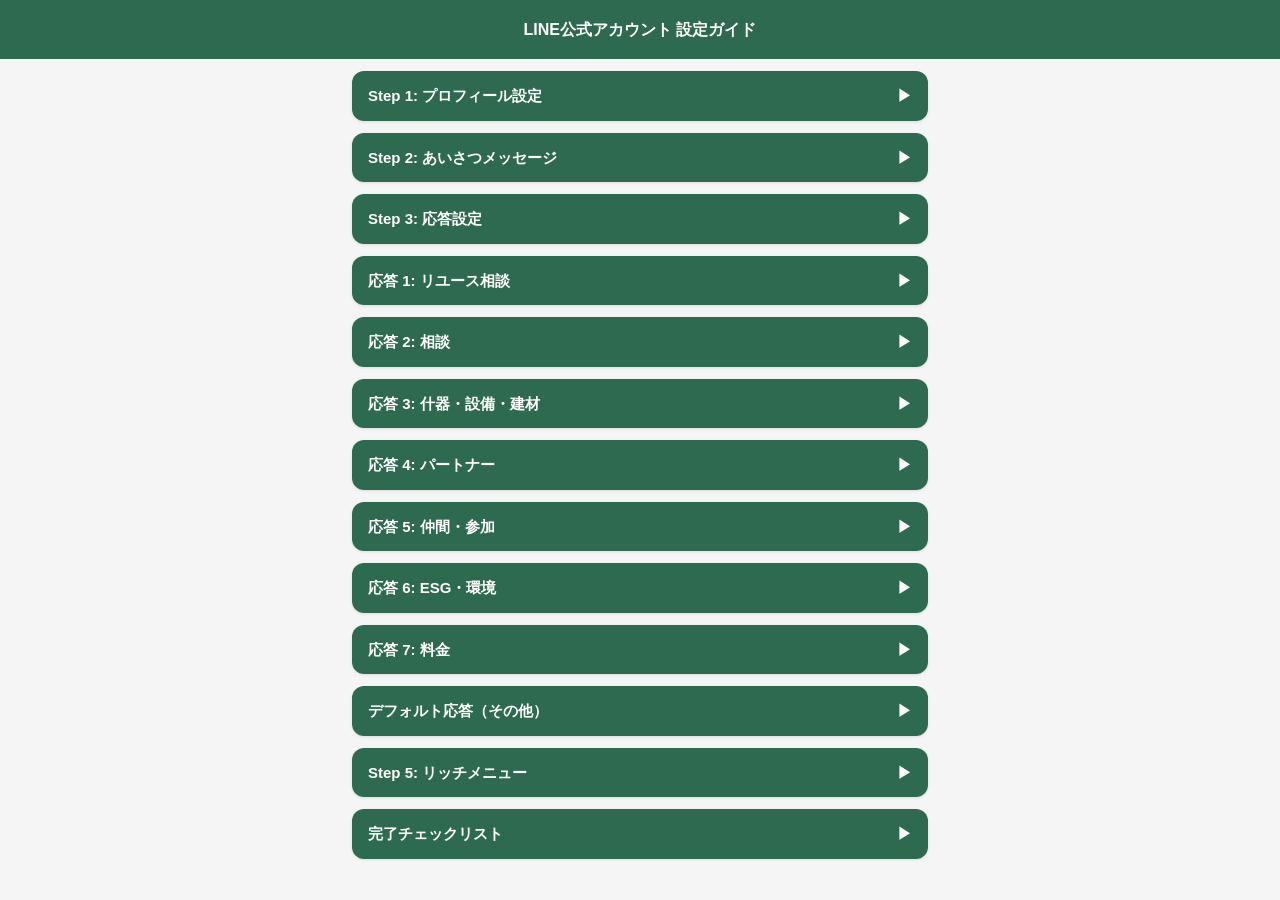
==== line-setup/index.html @ c842bfd6 "LINE設定ガイド（スマホ用コピペページ）を追加" ====
<!DOCTYPE html>
<html lang="ja">
<head>
<meta charset="UTF-8">
<meta name="viewport" content="width=device-width, initial-scale=1.0">
<title>LINE設定ガイド | 建築資源循環ラボ</title>
<style>
  * { margin: 0; padding: 0; box-sizing: border-box; }
  body { font-family: -apple-system, 'Hiragino Sans', sans-serif; background: #f5f5f5; color: #333; line-height: 1.7; }
  .header { background: #2d6a4f; color: white; padding: 16px; text-align: center; position: sticky; top: 0; z-index: 10; }
  .header h1 { font-size: 16px; }
  .container { max-width: 600px; margin: 0 auto; padding: 12px; }
  .step { background: white; border-radius: 12px; margin-bottom: 12px; overflow: hidden; box-shadow: 0 1px 3px rgba(0,0,0,0.1); }
  .step-header { background: #2d6a4f; color: white; padding: 12px 16px; font-weight: bold; font-size: 15px; cursor: pointer; display: flex; justify-content: space-between; align-items: center; }
  .step-header .arrow { transition: transform 0.2s; }
  .step-header.open .arrow { transform: rotate(90deg); }
  .step-body { padding: 16px; display: none; }
  .step-body.open { display: block; }
  .copy-area { background: #f0f7f0; border: 1px solid #b7e4c7; border-radius: 8px; padding: 12px; margin: 10px 0; font-size: 13px; white-space: pre-wrap; word-break: break-word; position: relative; }
  .copy-btn { display: block; margin-top: 8px; background: #2d6a4f; color: white; border: none; border-radius: 6px; padding: 8px 16px; font-size: 13px; font-weight: bold; cursor: pointer; width: 100%; }
  .copy-btn.copied { background: #06C755; }
  .note { font-size: 12px; color: #666; margin: 8px 0; }
  .kw-tag { display: inline-block; background: #e8f5e9; border: 1px solid #b7e4c7; border-radius: 4px; padding: 2px 8px; font-size: 12px; margin: 2px; }
  h3 { font-size: 14px; color: #2d6a4f; margin: 14px 0 6px; padding-top: 10px; border-top: 1px solid #eee; }
  h3:first-child { border-top: none; padding-top: 0; }
  .check { margin: 8px 0; font-size: 14px; }
  .check input { margin-right: 6px; }
  table { width: 100%; border-collapse: collapse; font-size: 13px; margin: 8px 0; }
  td, th { border: 1px solid #ddd; padding: 6px 8px; text-align: left; }
  th { background: #f0f7f0; }
</style>
</head>
<body>

<div class="header">
  <h1>LINE公式アカウント 設定ガイド</h1>
</div>

<div class="container">

<!-- Step 1 -->
<div class="step">
  <div class="step-header" onclick="toggle(this)">
    Step 1: プロフィール設定 <span class="arrow">▶</span>
  </div>
  <div class="step-body">
    <p class="note">管理画面 → 設定 → アカウント設定</p>
    <h3>ステータスメッセージ</h3>
    <div class="copy-area" id="c1">解体前に、建築資源の未来をつくる。</div>
    <button class="copy-btn" onclick="copyText('c1', this)">コピー</button>

    <h3>紹介文</h3>
    <div class="copy-area" id="c2">建築資源循環ラボは、解体・改修・移転の前に建築資源を情報化し、次の建築プロジェクトや企業・地域へつなぐ社会実装プロジェクトです。

建物のリユースに関することなら、何でもお気軽にご相談ください。初回相談無料。

🌐 https://fujisan09.github.io/circular-building-lab/</div>
    <button class="copy-btn" onclick="copyText('c2', this)">コピー</button>
  </div>
</div>

<!-- Step 2 -->
<div class="step">
  <div class="step-header" onclick="toggle(this)">
    Step 2: あいさつメッセージ <span class="arrow">▶</span>
  </div>
  <div class="step-body">
    <p class="note">トークルーム管理 → あいさつメッセージ</p>
    <div class="copy-area" id="c3">友だち追加ありがとうございます🌿

建築資源循環ラボは、解体・改修・移転の前に建築資源を情報化し、次の建築プロジェクトや企業・地域へつなぐ社会実装プロジェクトです。

「建物を壊す前に、使えるものを次に渡したい」
「リユース建材を使いたいけど、どう探せばいいかわからない」
「ESG・廃棄削減の具体策を探している」

どんな段階のご相談でも構いません。
まずはお気軽にメッセージをお送りください。

▼ 詳しくはこちら
https://fujisan09.github.io/circular-building-lab/</div>
    <button class="copy-btn" onclick="copyText('c3', this)">コピー</button>
  </div>
</div>

<!-- Step 3 -->
<div class="step">
  <div class="step-header" onclick="toggle(this)">
    Step 3: 応答設定 <span class="arrow">▶</span>
  </div>
  <div class="step-body">
    <p class="note">設定 → 応答設定</p>
    <table>
      <tr><th>項目</th><th>設定値</th></tr>
      <tr><td>応答モード</td><td>チャット</td></tr>
      <tr><td>あいさつメッセージ</td><td>オン</td></tr>
      <tr><td>応答メッセージ</td><td>オン</td></tr>
    </table>
  </div>
</div>

<!-- Step 4-1 -->
<div class="step">
  <div class="step-header" onclick="toggle(this)">
    応答 1: リユース相談 <span class="arrow">▶</span>
  </div>
  <div class="step-body">
    <p class="note">自動応答メッセージ → 応答メッセージ → 追加</p>
    <h3>キーワード</h3>
    <div><span class="kw-tag">リユース</span><span class="kw-tag">再利用</span><span class="kw-tag">再使用</span><span class="kw-tag">中古</span></div>
    <h3>メッセージ</h3>
    <div class="copy-area" id="c4">建材・什器・設備のリユースについてのご相談ですね。

建物のフェーズ（解体前・改修前・移転前など）を教えていただければ、より具体的にお話しできます。

お気軽にお聞かせください。</div>
    <button class="copy-btn" onclick="copyText('c4', this)">コピー</button>
  </div>
</div>

<!-- Step 4-2 -->
<div class="step">
  <div class="step-header" onclick="toggle(this)">
    応答 2: 相談 <span class="arrow">▶</span>
  </div>
  <div class="step-body">
    <h3>キーワード</h3>
    <div><span class="kw-tag">相談</span><span class="kw-tag">問い合わせ</span><span class="kw-tag">聞きたい</span><span class="kw-tag">質問</span></div>
    <h3>メッセージ</h3>
    <div class="copy-area" id="c5">ご相談ありがとうございます。

建物のリユース・資源活用について、どのようなことでもお気軽にお話しください。内容を確認して、担当からご連絡します。

▼ 相談テーマの一覧はこちら
https://fujisan09.github.io/circular-building-lab/#themes</div>
    <button class="copy-btn" onclick="copyText('c5', this)">コピー</button>
  </div>
</div>

<!-- Step 4-3 -->
<div class="step">
  <div class="step-header" onclick="toggle(this)">
    応答 3: 什器・設備・建材 <span class="arrow">▶</span>
  </div>
  <div class="step-body">
    <h3>キーワード</h3>
    <div><span class="kw-tag">什器</span><span class="kw-tag">設備</span><span class="kw-tag">建材</span><span class="kw-tag">家具</span><span class="kw-tag">エアコン</span><span class="kw-tag">照明</span></div>
    <h3>メッセージ</h3>
    <div class="copy-area" id="c6">什器・設備・建材についてですね。

「手放したい（売却・転用・寄付）」
「探している（調達・購入）」

どちらのご相談でしょうか？教えていただければ、具体的にご案内します。</div>
    <button class="copy-btn" onclick="copyText('c6', this)">コピー</button>
  </div>
</div>

<!-- Step 4-4 -->
<div class="step">
  <div class="step-header" onclick="toggle(this)">
    応答 4: パートナー <span class="arrow">▶</span>
  </div>
  <div class="step-body">
    <h3>キーワード</h3>
    <div><span class="kw-tag">パートナー</span><span class="kw-tag">連携</span><span class="kw-tag">協力</span><span class="kw-tag">提携</span></div>
    <h3>メッセージ</h3>
    <div class="copy-area" id="c7">実証パートナーや連携にご関心をお持ちいただきありがとうございます。

現在、初期実証パートナーを募集しています。不動産オーナー、ゼネコン、設計事務所、リユース事業者など、さまざまな立場の方と一緒に取り組みたいと考えています。

▼ 詳しくはこちら
https://fujisan09.github.io/circular-building-lab/#partner</div>
    <button class="copy-btn" onclick="copyText('c7', this)">コピー</button>
  </div>
</div>

<!-- Step 4-5 -->
<div class="step">
  <div class="step-header" onclick="toggle(this)">
    応答 5: 仲間・参加 <span class="arrow">▶</span>
  </div>
  <div class="step-body">
    <h3>キーワード</h3>
    <div><span class="kw-tag">参加</span><span class="kw-tag">仲間</span><span class="kw-tag">メンバー</span><span class="kw-tag">手伝い</span><span class="kw-tag">ボランティア</span><span class="kw-tag">一緒に</span></div>
    <h3>メッセージ</h3>
    <div class="copy-area" id="c8">チームへの参加にご関心をお持ちいただきありがとうございます。

現在、リサーチャー・営業・エンジニア・デザイナーなど、さまざまな職種で一緒に動ける方を募集しています。

▼ 募集職種の詳細はこちら
https://fujisan09.github.io/circular-building-lab/#join</div>
    <button class="copy-btn" onclick="copyText('c8', this)">コピー</button>
  </div>
</div>

<!-- Step 4-6 -->
<div class="step">
  <div class="step-header" onclick="toggle(this)">
    応答 6: ESG・環境 <span class="arrow">▶</span>
  </div>
  <div class="step-body">
    <h3>キーワード</h3>
    <div><span class="kw-tag">ESG</span><span class="kw-tag">SDGs</span><span class="kw-tag">CO2</span><span class="kw-tag">カーボン</span><span class="kw-tag">環境</span><span class="kw-tag">サステナ</span><span class="kw-tag">脱炭素</span></div>
    <h3>メッセージ</h3>
    <div class="copy-area" id="c9">建築資源の循環は、廃棄物削減・CO2削減に直接つながります。

具体的な取り組み設計や数値化のご相談もお受けしています。まずは建物やプロジェクトの状況をお聞かせください。</div>
    <button class="copy-btn" onclick="copyText('c9', this)">コピー</button>
  </div>
</div>

<!-- Step 4-7 -->
<div class="step">
  <div class="step-header" onclick="toggle(this)">
    応答 7: 料金 <span class="arrow">▶</span>
  </div>
  <div class="step-body">
    <h3>キーワード</h3>
    <div><span class="kw-tag">料金</span><span class="kw-tag">費用</span><span class="kw-tag">いくら</span><span class="kw-tag">価格</span><span class="kw-tag">見積</span></div>
    <h3>メッセージ</h3>
    <div class="copy-area" id="c10">初回のご相談は無料です。

具体的な調査・伴走支援については、建物の規模や内容に応じてお見積りします。まずはお気軽にご状況をお聞かせください。</div>
    <button class="copy-btn" onclick="copyText('c10', this)">コピー</button>
  </div>
</div>

<!-- Step 4-default -->
<div class="step">
  <div class="step-header" onclick="toggle(this)">
    デフォルト応答（その他） <span class="arrow">▶</span>
  </div>
  <div class="step-body">
    <p class="note">キーワードに一致しないメッセージへの応答</p>
    <div class="copy-area" id="c11">メッセージありがとうございます。

内容を確認して、担当からご連絡します。
通常1〜2営業日以内にお返事しますので、少々お待ちください。

▼ よくある質問はこちら
https://fujisan09.github.io/circular-building-lab/#faq</div>
    <button class="copy-btn" onclick="copyText('c11', this)">コピー</button>
  </div>
</div>

<!-- Step 5 -->
<div class="step">
  <div class="step-header" onclick="toggle(this)">
    Step 5: リッチメニュー <span class="arrow">▶</span>
  </div>
  <div class="step-body">
    <p class="note">トークルーム管理 → リッチメニュー → 作成<br>テンプレート: 大サイズ 6分割（2列×3行）</p>
    <table>
      <tr><th>位置</th><th>テキスト</th><th>タイプ</th></tr>
      <tr><td>左上</td><td>サービス内容</td><td>リンク</td></tr>
      <tr><td>右上</td><td>相談する</td><td>テキスト</td></tr>
      <tr><td>左中</td><td>相談テーマ</td><td>リンク</td></tr>
      <tr><td>右中</td><td>パートナー募集</td><td>リンク</td></tr>
      <tr><td>左下</td><td>仲間になる</td><td>リンク</td></tr>
      <tr><td>右下</td><td>よくある質問</td><td>リンク</td></tr>
    </table>

    <h3>各リンクURL（タップでコピー）</h3>
    <div class="copy-area" id="c12">https://fujisan09.github.io/circular-building-lab/#service</div>
    <button class="copy-btn" onclick="copyText('c12', this)">サービス内容URL コピー</button>

    <div class="copy-area" id="c13">相談したいことがあります</div>
    <button class="copy-btn" onclick="copyText('c13', this)">相談テキスト コピー</button>

    <div class="copy-area" id="c14">https://fujisan09.github.io/circular-building-lab/#themes</div>
    <button class="copy-btn" onclick="copyText('c14', this)">相談テーマURL コピー</button>

    <div class="copy-area" id="c15">https://fujisan09.github.io/circular-building-lab/#partner</div>
    <button class="copy-btn" onclick="copyText('c15', this)">パートナーURL コピー</button>

    <div class="copy-area" id="c16">https://fujisan09.github.io/circular-building-lab/#join</div>
    <button class="copy-btn" onclick="copyText('c16', this)">仲間になるURL コピー</button>

    <div class="copy-area" id="c17">https://fujisan09.github.io/circular-building-lab/#faq</div>
    <button class="copy-btn" onclick="copyText('c17', this)">よくある質問URL コピー</button>

    <p class="note" style="margin-top:12px">デザイン: 背景色 #2d6a4f、白文字<br>メニューバーテキスト: 「メニューを開く」<br>デフォルト表示: オン</p>
  </div>
</div>

<!-- Checklist -->
<div class="step">
  <div class="step-header" onclick="toggle(this)">
    完了チェックリスト <span class="arrow">▶</span>
  </div>
  <div class="step-body">
    <div class="check"><label><input type="checkbox"> プロフィール設定</label></div>
    <div class="check"><label><input type="checkbox"> あいさつメッセージ</label></div>
    <div class="check"><label><input type="checkbox"> 応答設定（チャットモード）</label></div>
    <div class="check"><label><input type="checkbox"> 応答 1: リユース相談</label></div>
    <div class="check"><label><input type="checkbox"> 応答 2: 相談</label></div>
    <div class="check"><label><input type="checkbox"> 応答 3: 什器・設備・建材</label></div>
    <div class="check"><label><input type="checkbox"> 応答 4: パートナー</label></div>
    <div class="check"><label><input type="checkbox"> 応答 5: 仲間・参加</label></div>
    <div class="check"><label><input type="checkbox"> 応答 6: ESG・環境</label></div>
    <div class="check"><label><input type="checkbox"> 応答 7: 料金</label></div>
    <div class="check"><label><input type="checkbox"> デフォルト応答</label></div>
    <div class="check"><label><input type="checkbox"> リッチメニュー</label></div>
    <div class="check"><label><input type="checkbox"> テスト送信で確認</label></div>
  </div>
</div>

</div>

<script>
function toggle(el) {
  el.classList.toggle('open');
  el.nextElementSibling.classList.toggle('open');
}
function copyText(id, btn) {
  var text = document.getElementById(id).textContent;
  navigator.clipboard.writeText(text).then(function() {
    btn.textContent = 'コピーしました';
    btn.classList.add('copied');
    setTimeout(function() { btn.textContent = 'コピー'; btn.classList.remove('copied'); }, 1500);
  });
}
</script>
</body>
</html>
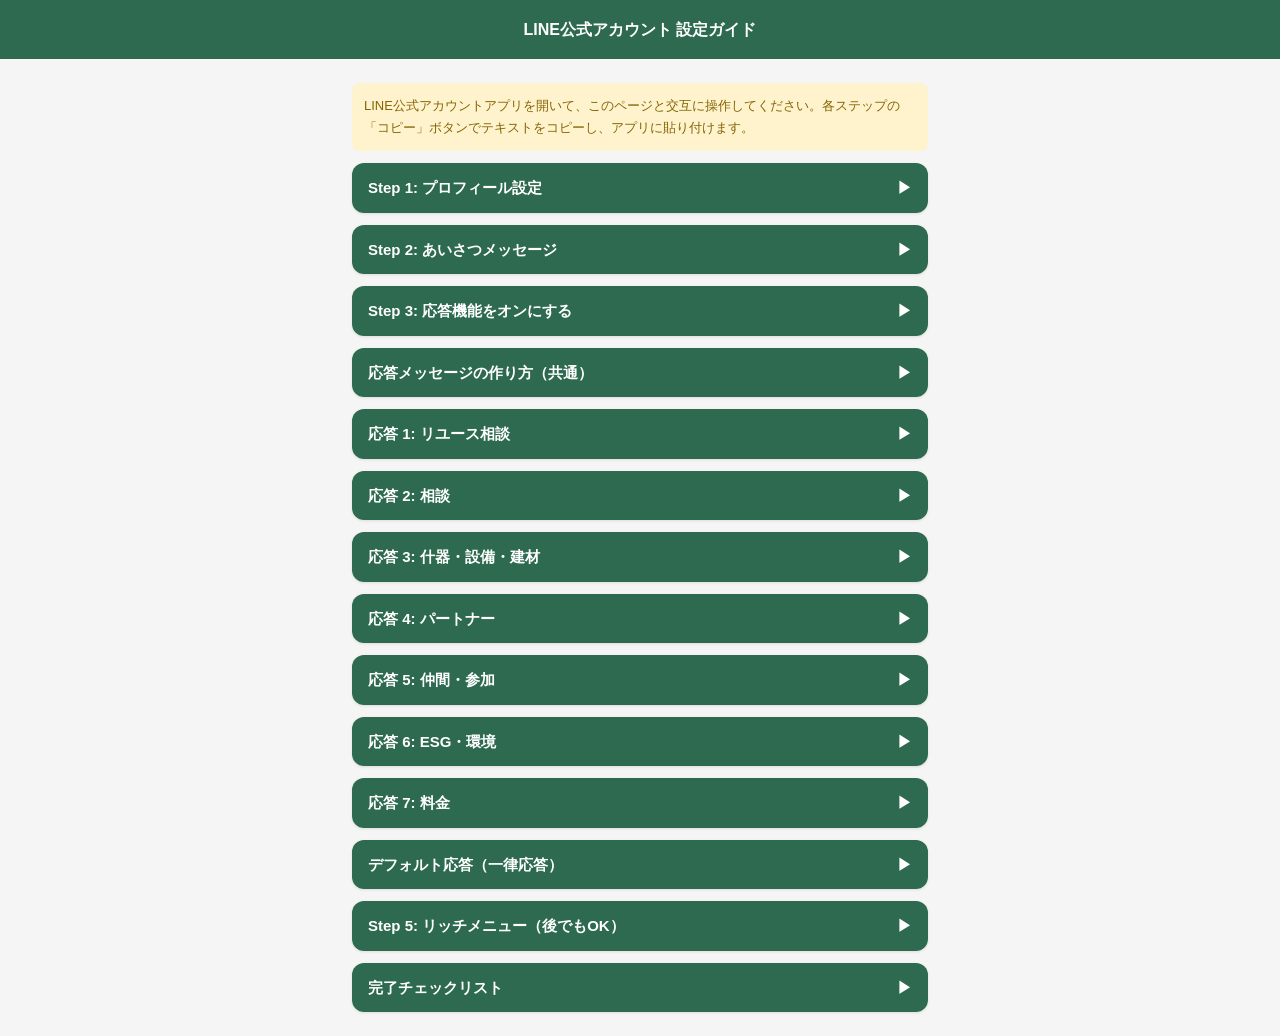
==== commit 557b2986: "LINE設定ガイドを最新アプリUIに合わせて全面修正" ====
--- a/line-setup/index.html
+++ b/line-setup/index.html
@@ -16,10 +16,11 @@
   .step-header.open .arrow { transform: rotate(90deg); }
   .step-body { padding: 16px; display: none; }
   .step-body.open { display: block; }
-  .copy-area { background: #f0f7f0; border: 1px solid #b7e4c7; border-radius: 8px; padding: 12px; margin: 10px 0; font-size: 13px; white-space: pre-wrap; word-break: break-word; position: relative; }
+  .copy-area { background: #f0f7f0; border: 1px solid #b7e4c7; border-radius: 8px; padding: 12px; margin: 10px 0; font-size: 13px; white-space: pre-wrap; word-break: break-word; }
   .copy-btn { display: block; margin-top: 8px; background: #2d6a4f; color: white; border: none; border-radius: 6px; padding: 8px 16px; font-size: 13px; font-weight: bold; cursor: pointer; width: 100%; }
   .copy-btn.copied { background: #06C755; }
   .note { font-size: 12px; color: #666; margin: 8px 0; }
+  .path { background: #fff3cd; border: 1px solid #ffc107; border-radius: 6px; padding: 8px 12px; font-size: 13px; font-weight: bold; margin: 8px 0; color: #856404; }
   .kw-tag { display: inline-block; background: #e8f5e9; border: 1px solid #b7e4c7; border-radius: 4px; padding: 2px 8px; font-size: 12px; margin: 2px; }
   h3 { font-size: 14px; color: #2d6a4f; margin: 14px 0 6px; padding-top: 10px; border-top: 1px solid #eee; }
   h3:first-child { border-top: none; padding-top: 0; }
@@ -28,6 +29,7 @@
   table { width: 100%; border-collapse: collapse; font-size: 13px; margin: 8px 0; }
   td, th { border: 1px solid #ddd; padding: 6px 8px; text-align: left; }
   th { background: #f0f7f0; }
+  .warn { background: #fff3cd; border-radius: 8px; padding: 12px; font-size: 13px; color: #856404; margin: 12px 0; }
 </style>
 </head>
 <body>
@@ -38,23 +40,26 @@
 
 <div class="container">
 
+<div class="warn">
+  LINE公式アカウントアプリを開いて、このページと交互に操作してください。各ステップの「コピー」ボタンでテキストをコピーし、アプリに貼り付けます。
+</div>
+
 <!-- Step 1 -->
 <div class="step">
   <div class="step-header" onclick="toggle(this)">
     Step 1: プロフィール設定 <span class="arrow">▶</span>
   </div>
   <div class="step-body">
-    <p class="note">管理画面 → 設定 → アカウント設定</p>
+    <div class="path">アプリ下部「ホーム」→ 右上の歯車アイコン（設定）→「アカウント」</div>
+
     <h3>ステータスメッセージ</h3>
+    <p class="note">「ステータスメッセージ」をタップして入力</p>
     <div class="copy-area" id="c1">解体前に、建築資源の未来をつくる。</div>
     <button class="copy-btn" onclick="copyText('c1', this)">コピー</button>
 
     <h3>紹介文</h3>
-    <div class="copy-area" id="c2">建築資源循環ラボは、解体・改修・移転の前に建築資源を情報化し、次の建築プロジェクトや企業・地域へつなぐ社会実装プロジェクトです。
-
-建物のリユースに関することなら、何でもお気軽にご相談ください。初回相談無料。
-
-🌐 https://fujisan09.github.io/circular-building-lab/</div>
+    <p class="note">「プロフィール」→「紹介文」をタップして入力</p>
+    <div class="copy-area" id="c2">解体・改修前の建材・什器・設備を次の建築へつなぐプロジェクト。リユースのご相談はお気軽に。</div>
     <button class="copy-btn" onclick="copyText('c2', this)">コピー</button>
   </div>
 </div>
@@ -65,7 +70,8 @@
     Step 2: あいさつメッセージ <span class="arrow">▶</span>
   </div>
   <div class="step-body">
-    <p class="note">トークルーム管理 → あいさつメッセージ</p>
+    <div class="path">アプリ下部「ホーム」→「あいさつメッセージ」</div>
+    <p class="note">見当たらない場合：ホーム画面を下にスクロール、または「設定」→「応答」→「あいさつメッセージ」をオンにしてから再度ホームへ</p>
     <div class="copy-area" id="c3">友だち追加ありがとうございます🌿
 
 建築資源循環ラボは、解体・改修・移転の前に建築資源を情報化し、次の建築プロジェクトや企業・地域へつなぐ社会実装プロジェクトです。
@@ -86,27 +92,50 @@
 <!-- Step 3 -->
 <div class="step">
   <div class="step-header" onclick="toggle(this)">
-    Step 3: 応答設定 <span class="arrow">▶</span>
-  </div>
-  <div class="step-body">
-    <p class="note">設定 → 応答設定</p>
+    Step 3: 応答機能をオンにする <span class="arrow">▶</span>
+  </div>
+  <div class="step-body">
+    <div class="path">アプリ下部「ホーム」→ 右上の歯車（設定）→「応答」</div>
     <table>
-      <tr><th>項目</th><th>設定値</th></tr>
-      <tr><td>応答モード</td><td>チャット</td></tr>
-      <tr><td>あいさつメッセージ</td><td>オン</td></tr>
+      <tr><th>項目</th><th>設定</th></tr>
+      <tr><td>手動チャット</td><td>オン</td></tr>
       <tr><td>応答メッセージ</td><td>オン</td></tr>
     </table>
-  </div>
-</div>
-
-<!-- Step 4-1 -->
+    <p class="note">これで手動チャットと自動応答を併用するモードになります。</p>
+  </div>
+</div>
+
+<!-- 応答メッセージ作成の共通説明 -->
+<div class="step">
+  <div class="step-header" onclick="toggle(this)">
+    応答メッセージの作り方（共通） <span class="arrow">▶</span>
+  </div>
+  <div class="step-body">
+    <div class="path">アプリ下部「ホーム」→「応答メッセージ」→ 右下の「＋」または「作成」</div>
+    <p class="note">見当たらない場合：ホーム画面を下にスクロールして探してください</p>
+    <p>作成画面での入力順序：</p>
+    <ol style="font-size:13px; padding-left:20px; margin:8px 0;">
+      <li><b>タイトル</b>（管理用の名前、20文字以内）</li>
+      <li><b>応答タイプ</b>→「キーワード応答」を選択</li>
+      <li><b>キーワード</b>を入力（1つずつ追加）</li>
+      <li>「次へ」をタップ</li>
+      <li><b>メッセージ内容</b>を入力</li>
+      <li>「利用開始」をタップ</li>
+    </ol>
+    <p class="note">以下の応答1〜7を、この手順で1つずつ作成してください。</p>
+  </div>
+</div>
+
+<!-- 応答 1 -->
 <div class="step">
   <div class="step-header" onclick="toggle(this)">
     応答 1: リユース相談 <span class="arrow">▶</span>
   </div>
   <div class="step-body">
-    <p class="note">自動応答メッセージ → 応答メッセージ → 追加</p>
-    <h3>キーワード</h3>
+    <h3>タイトル</h3>
+    <div class="copy-area" id="t1">リユース相談</div>
+    <button class="copy-btn" onclick="copyText('t1', this)">コピー</button>
+    <h3>キーワード（1つずつ追加）</h3>
     <div><span class="kw-tag">リユース</span><span class="kw-tag">再利用</span><span class="kw-tag">再使用</span><span class="kw-tag">中古</span></div>
     <h3>メッセージ</h3>
     <div class="copy-area" id="c4">建材・什器・設備のリユースについてのご相談ですね。
@@ -118,12 +147,15 @@
   </div>
 </div>
 
-<!-- Step 4-2 -->
+<!-- 応答 2 -->
 <div class="step">
   <div class="step-header" onclick="toggle(this)">
     応答 2: 相談 <span class="arrow">▶</span>
   </div>
   <div class="step-body">
+    <h3>タイトル</h3>
+    <div class="copy-area" id="t2">相談</div>
+    <button class="copy-btn" onclick="copyText('t2', this)">コピー</button>
     <h3>キーワード</h3>
     <div><span class="kw-tag">相談</span><span class="kw-tag">問い合わせ</span><span class="kw-tag">聞きたい</span><span class="kw-tag">質問</span></div>
     <h3>メッセージ</h3>
@@ -137,12 +169,15 @@
   </div>
 </div>
 
-<!-- Step 4-3 -->
+<!-- 応答 3 -->
 <div class="step">
   <div class="step-header" onclick="toggle(this)">
     応答 3: 什器・設備・建材 <span class="arrow">▶</span>
   </div>
   <div class="step-body">
+    <h3>タイトル</h3>
+    <div class="copy-area" id="t3">什器・設備・建材</div>
+    <button class="copy-btn" onclick="copyText('t3', this)">コピー</button>
     <h3>キーワード</h3>
     <div><span class="kw-tag">什器</span><span class="kw-tag">設備</span><span class="kw-tag">建材</span><span class="kw-tag">家具</span><span class="kw-tag">エアコン</span><span class="kw-tag">照明</span></div>
     <h3>メッセージ</h3>
@@ -156,12 +191,15 @@
   </div>
 </div>
 
-<!-- Step 4-4 -->
+<!-- 応答 4 -->
 <div class="step">
   <div class="step-header" onclick="toggle(this)">
     応答 4: パートナー <span class="arrow">▶</span>
   </div>
   <div class="step-body">
+    <h3>タイトル</h3>
+    <div class="copy-area" id="t4">パートナー</div>
+    <button class="copy-btn" onclick="copyText('t4', this)">コピー</button>
     <h3>キーワード</h3>
     <div><span class="kw-tag">パートナー</span><span class="kw-tag">連携</span><span class="kw-tag">協力</span><span class="kw-tag">提携</span></div>
     <h3>メッセージ</h3>
@@ -175,12 +213,15 @@
   </div>
 </div>
 
-<!-- Step 4-5 -->
+<!-- 応答 5 -->
 <div class="step">
   <div class="step-header" onclick="toggle(this)">
     応答 5: 仲間・参加 <span class="arrow">▶</span>
   </div>
   <div class="step-body">
+    <h3>タイトル</h3>
+    <div class="copy-area" id="t5">仲間・参加</div>
+    <button class="copy-btn" onclick="copyText('t5', this)">コピー</button>
     <h3>キーワード</h3>
     <div><span class="kw-tag">参加</span><span class="kw-tag">仲間</span><span class="kw-tag">メンバー</span><span class="kw-tag">手伝い</span><span class="kw-tag">ボランティア</span><span class="kw-tag">一緒に</span></div>
     <h3>メッセージ</h3>
@@ -194,12 +235,15 @@
   </div>
 </div>
 
-<!-- Step 4-6 -->
+<!-- 応答 6 -->
 <div class="step">
   <div class="step-header" onclick="toggle(this)">
     応答 6: ESG・環境 <span class="arrow">▶</span>
   </div>
   <div class="step-body">
+    <h3>タイトル</h3>
+    <div class="copy-area" id="t6">ESG・環境</div>
+    <button class="copy-btn" onclick="copyText('t6', this)">コピー</button>
     <h3>キーワード</h3>
     <div><span class="kw-tag">ESG</span><span class="kw-tag">SDGs</span><span class="kw-tag">CO2</span><span class="kw-tag">カーボン</span><span class="kw-tag">環境</span><span class="kw-tag">サステナ</span><span class="kw-tag">脱炭素</span></div>
     <h3>メッセージ</h3>
@@ -210,12 +254,15 @@
   </div>
 </div>
 
-<!-- Step 4-7 -->
+<!-- 応答 7 -->
 <div class="step">
   <div class="step-header" onclick="toggle(this)">
     応答 7: 料金 <span class="arrow">▶</span>
   </div>
   <div class="step-body">
+    <h3>タイトル</h3>
+    <div class="copy-area" id="t7">料金</div>
+    <button class="copy-btn" onclick="copyText('t7', this)">コピー</button>
     <h3>キーワード</h3>
     <div><span class="kw-tag">料金</span><span class="kw-tag">費用</span><span class="kw-tag">いくら</span><span class="kw-tag">価格</span><span class="kw-tag">見積</span></div>
     <h3>メッセージ</h3>
@@ -226,13 +273,18 @@
   </div>
 </div>
 
-<!-- Step 4-default -->
-<div class="step">
-  <div class="step-header" onclick="toggle(this)">
-    デフォルト応答（その他） <span class="arrow">▶</span>
-  </div>
-  <div class="step-body">
-    <p class="note">キーワードに一致しないメッセージへの応答</p>
+<!-- デフォルト応答 -->
+<div class="step">
+  <div class="step-header" onclick="toggle(this)">
+    デフォルト応答（一律応答） <span class="arrow">▶</span>
+  </div>
+  <div class="step-body">
+    <div class="path">「応答メッセージ」→「＋」→ 応答タイプを「一律応答」に設定</div>
+    <p class="note">キーワードに一致しない全メッセージに返す応答です</p>
+    <h3>タイトル</h3>
+    <div class="copy-area" id="t8">デフォルト応答</div>
+    <button class="copy-btn" onclick="copyText('t8', this)">コピー</button>
+    <h3>メッセージ</h3>
     <div class="copy-area" id="c11">メッセージありがとうございます。
 
 内容を確認して、担当からご連絡します。
@@ -244,15 +296,16 @@
   </div>
 </div>
 
-<!-- Step 5 -->
-<div class="step">
-  <div class="step-header" onclick="toggle(this)">
-    Step 5: リッチメニュー <span class="arrow">▶</span>
-  </div>
-  <div class="step-body">
-    <p class="note">トークルーム管理 → リッチメニュー → 作成<br>テンプレート: 大サイズ 6分割（2列×3行）</p>
+<!-- リッチメニュー -->
+<div class="step">
+  <div class="step-header" onclick="toggle(this)">
+    Step 5: リッチメニュー（後でもOK） <span class="arrow">▶</span>
+  </div>
+  <div class="step-body">
+    <div class="path">アプリ下部「ホーム」→「リッチメニュー」→「作成」</div>
+    <p class="note">テンプレート: 大サイズ → 6分割を選択</p>
     <table>
-      <tr><th>位置</th><th>テキスト</th><th>タイプ</th></tr>
+      <tr><th>位置</th><th>ラベル</th><th>タイプ</th></tr>
       <tr><td>左上</td><td>サービス内容</td><td>リンク</td></tr>
       <tr><td>右上</td><td>相談する</td><td>テキスト</td></tr>
       <tr><td>左中</td><td>相談テーマ</td><td>リンク</td></tr>
@@ -261,26 +314,24 @@
       <tr><td>右下</td><td>よくある質問</td><td>リンク</td></tr>
     </table>
 
-    <h3>各リンクURL（タップでコピー）</h3>
+    <h3>各URL（タップでコピー）</h3>
     <div class="copy-area" id="c12">https://fujisan09.github.io/circular-building-lab/#service</div>
-    <button class="copy-btn" onclick="copyText('c12', this)">サービス内容URL コピー</button>
+    <button class="copy-btn" onclick="copyText('c12', this)">サービス内容 コピー</button>
 
     <div class="copy-area" id="c13">相談したいことがあります</div>
     <button class="copy-btn" onclick="copyText('c13', this)">相談テキスト コピー</button>
 
     <div class="copy-area" id="c14">https://fujisan09.github.io/circular-building-lab/#themes</div>
-    <button class="copy-btn" onclick="copyText('c14', this)">相談テーマURL コピー</button>
+    <button class="copy-btn" onclick="copyText('c14', this)">相談テーマ コピー</button>
 
     <div class="copy-area" id="c15">https://fujisan09.github.io/circular-building-lab/#partner</div>
-    <button class="copy-btn" onclick="copyText('c15', this)">パートナーURL コピー</button>
+    <button class="copy-btn" onclick="copyText('c15', this)">パートナー コピー</button>
 
     <div class="copy-area" id="c16">https://fujisan09.github.io/circular-building-lab/#join</div>
-    <button class="copy-btn" onclick="copyText('c16', this)">仲間になるURL コピー</button>
+    <button class="copy-btn" onclick="copyText('c16', this)">仲間になる コピー</button>
 
     <div class="copy-area" id="c17">https://fujisan09.github.io/circular-building-lab/#faq</div>
-    <button class="copy-btn" onclick="copyText('c17', this)">よくある質問URL コピー</button>
-
-    <p class="note" style="margin-top:12px">デザイン: 背景色 #2d6a4f、白文字<br>メニューバーテキスト: 「メニューを開く」<br>デフォルト表示: オン</p>
+    <button class="copy-btn" onclick="copyText('c17', this)">よくある質問 コピー</button>
   </div>
 </div>
 
@@ -290,9 +341,9 @@
     完了チェックリスト <span class="arrow">▶</span>
   </div>
   <div class="step-body">
-    <div class="check"><label><input type="checkbox"> プロフィール設定</label></div>
+    <div class="check"><label><input type="checkbox"> プロフィール（ステータスメッセージ・紹介文）</label></div>
     <div class="check"><label><input type="checkbox"> あいさつメッセージ</label></div>
-    <div class="check"><label><input type="checkbox"> 応答設定（チャットモード）</label></div>
+    <div class="check"><label><input type="checkbox"> 応答設定（手動チャット＋応答メッセージ オン）</label></div>
     <div class="check"><label><input type="checkbox"> 応答 1: リユース相談</label></div>
     <div class="check"><label><input type="checkbox"> 応答 2: 相談</label></div>
     <div class="check"><label><input type="checkbox"> 応答 3: 什器・設備・建材</label></div>
@@ -300,9 +351,9 @@
     <div class="check"><label><input type="checkbox"> 応答 5: 仲間・参加</label></div>
     <div class="check"><label><input type="checkbox"> 応答 6: ESG・環境</label></div>
     <div class="check"><label><input type="checkbox"> 応答 7: 料金</label></div>
-    <div class="check"><label><input type="checkbox"> デフォルト応答</label></div>
+    <div class="check"><label><input type="checkbox"> デフォルト応答（一律応答）</label></div>
     <div class="check"><label><input type="checkbox"> リッチメニュー</label></div>
-    <div class="check"><label><input type="checkbox"> テスト送信で確認</label></div>
+    <div class="check"><label><input type="checkbox"> 自分のLINEから友だち追加してテスト送信</label></div>
   </div>
 </div>
 
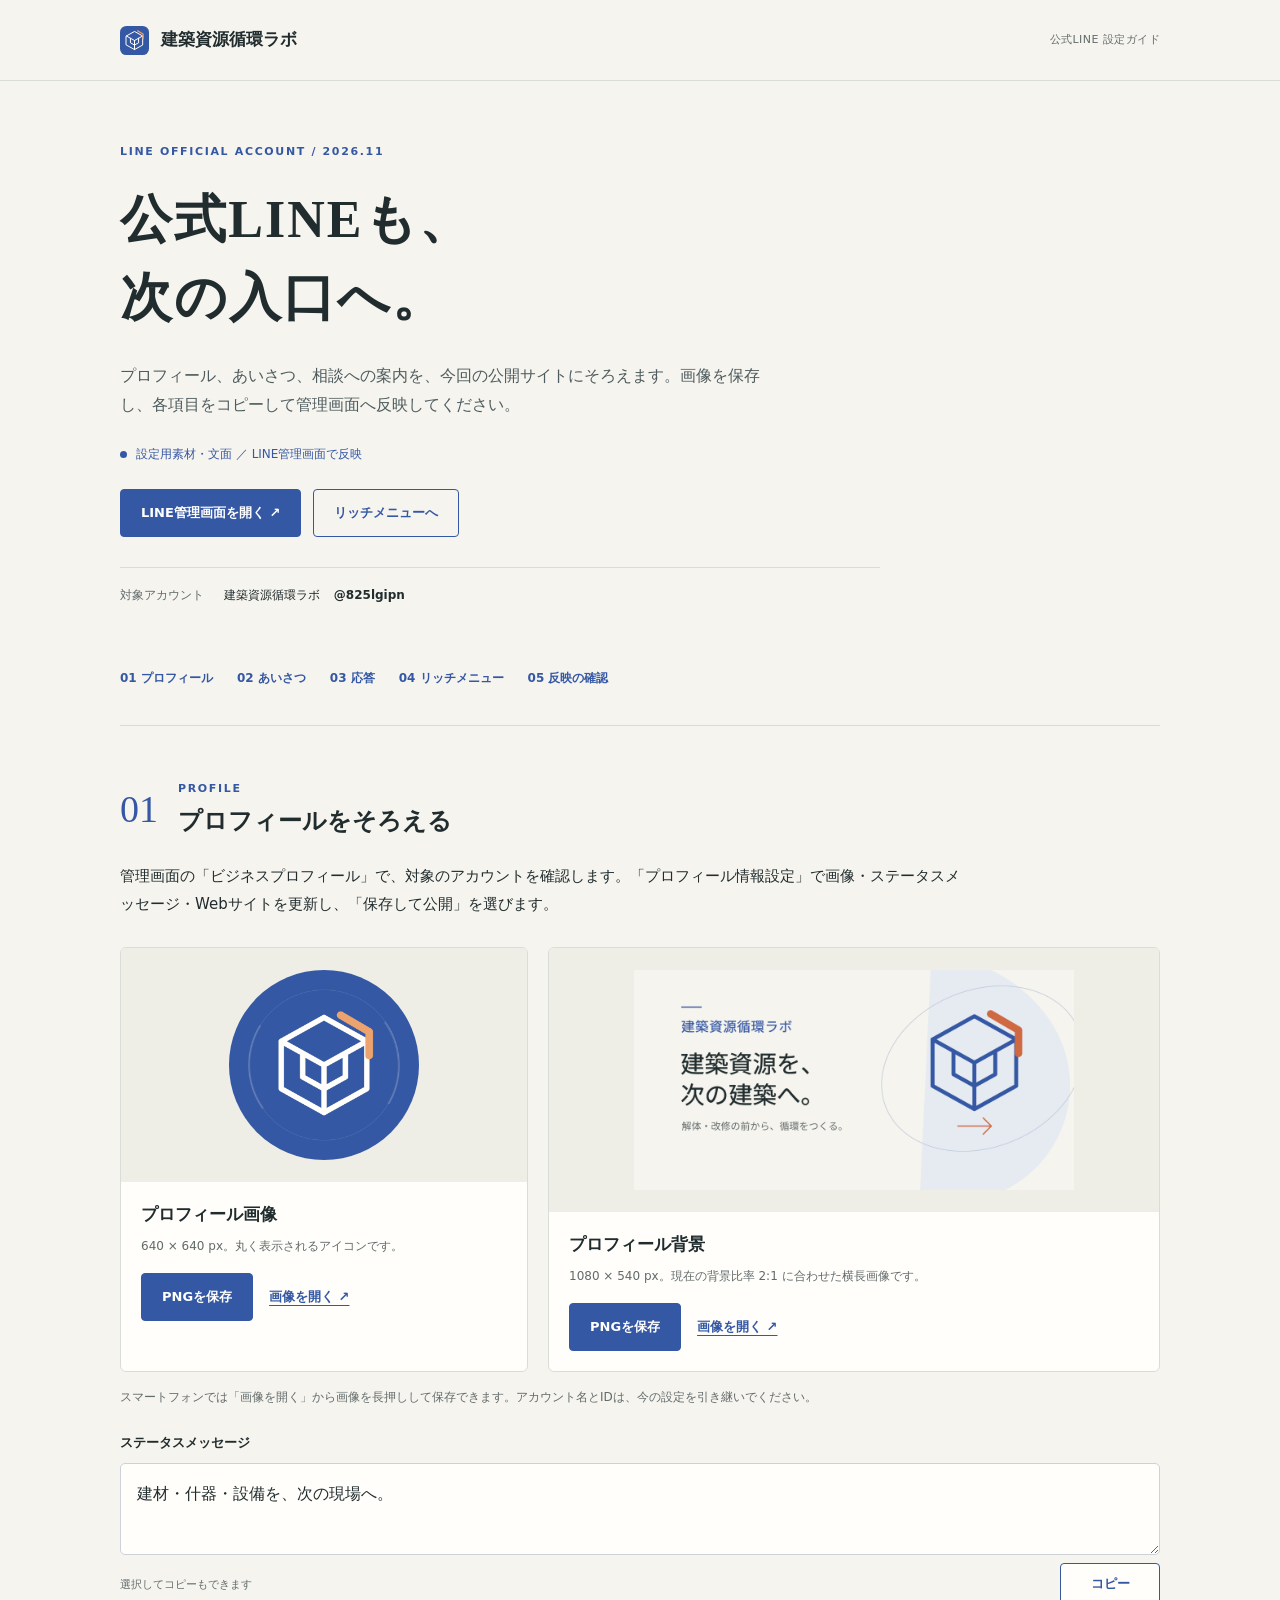
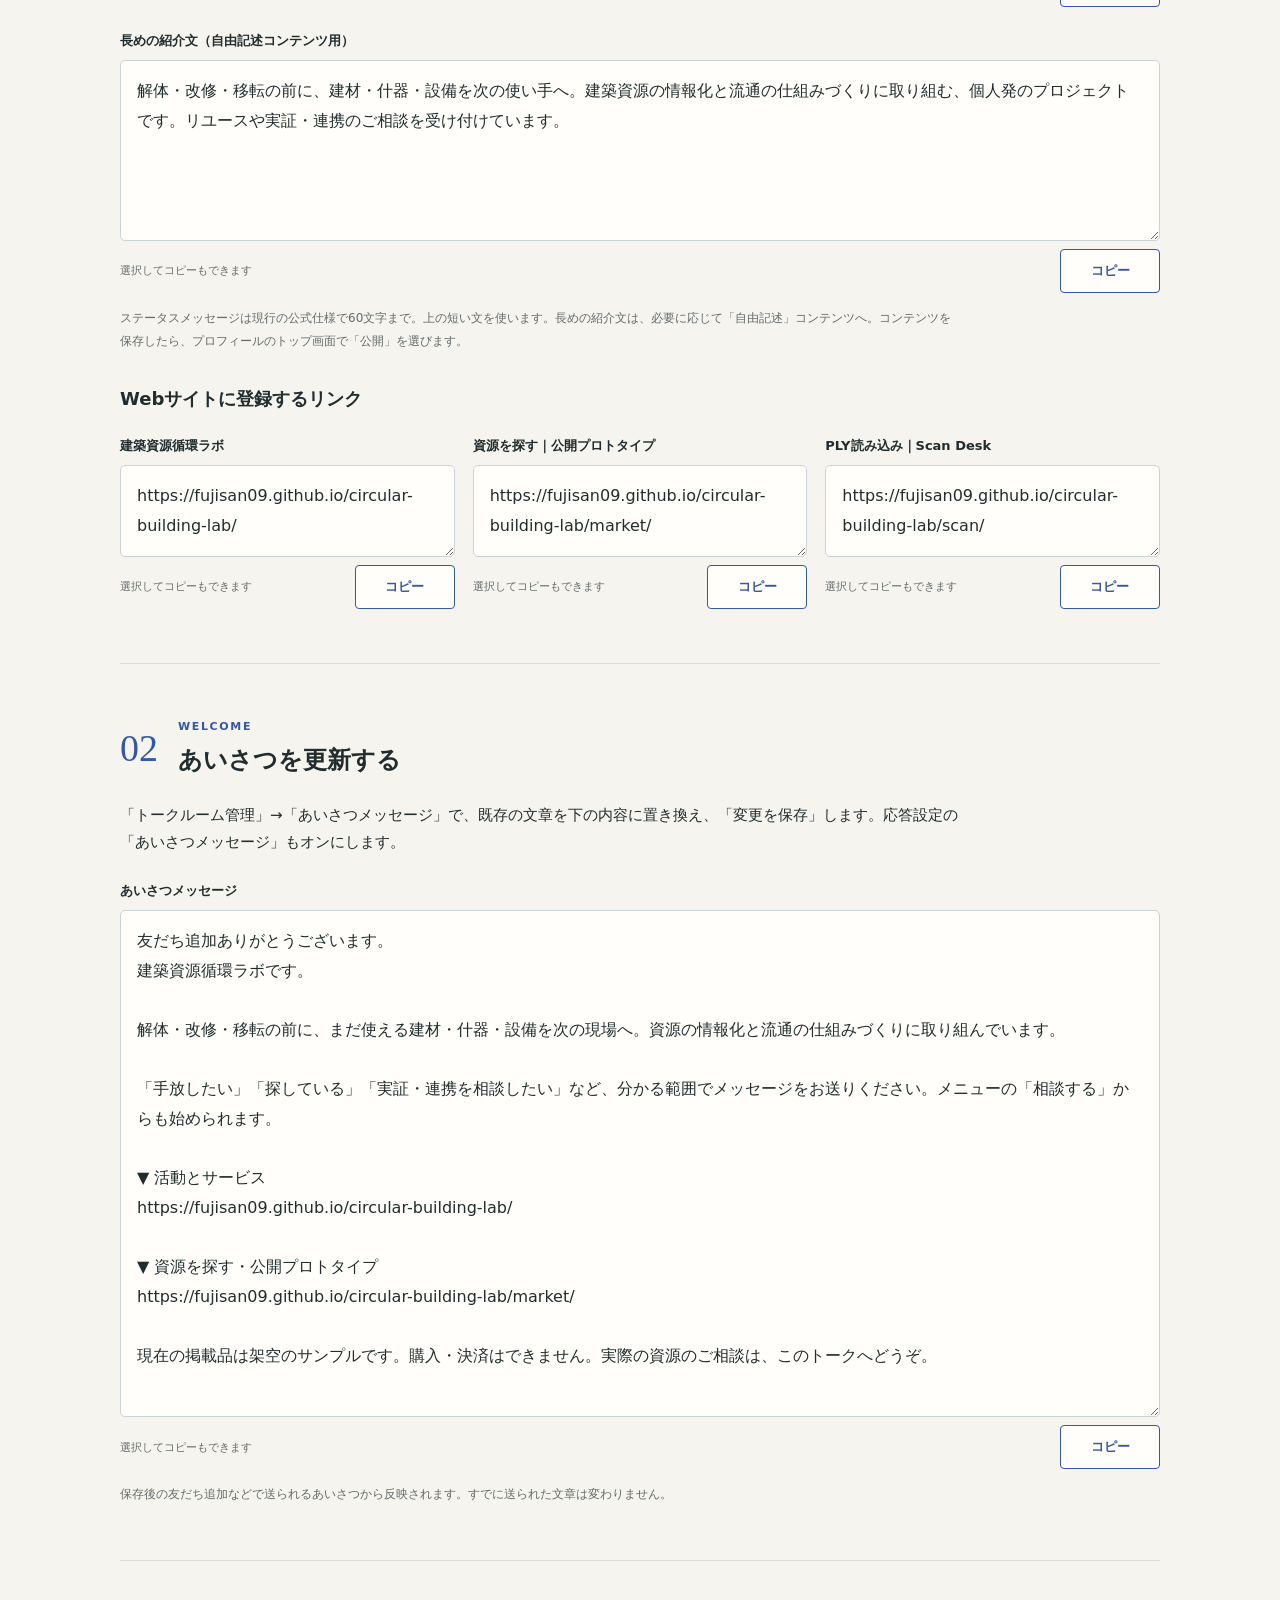
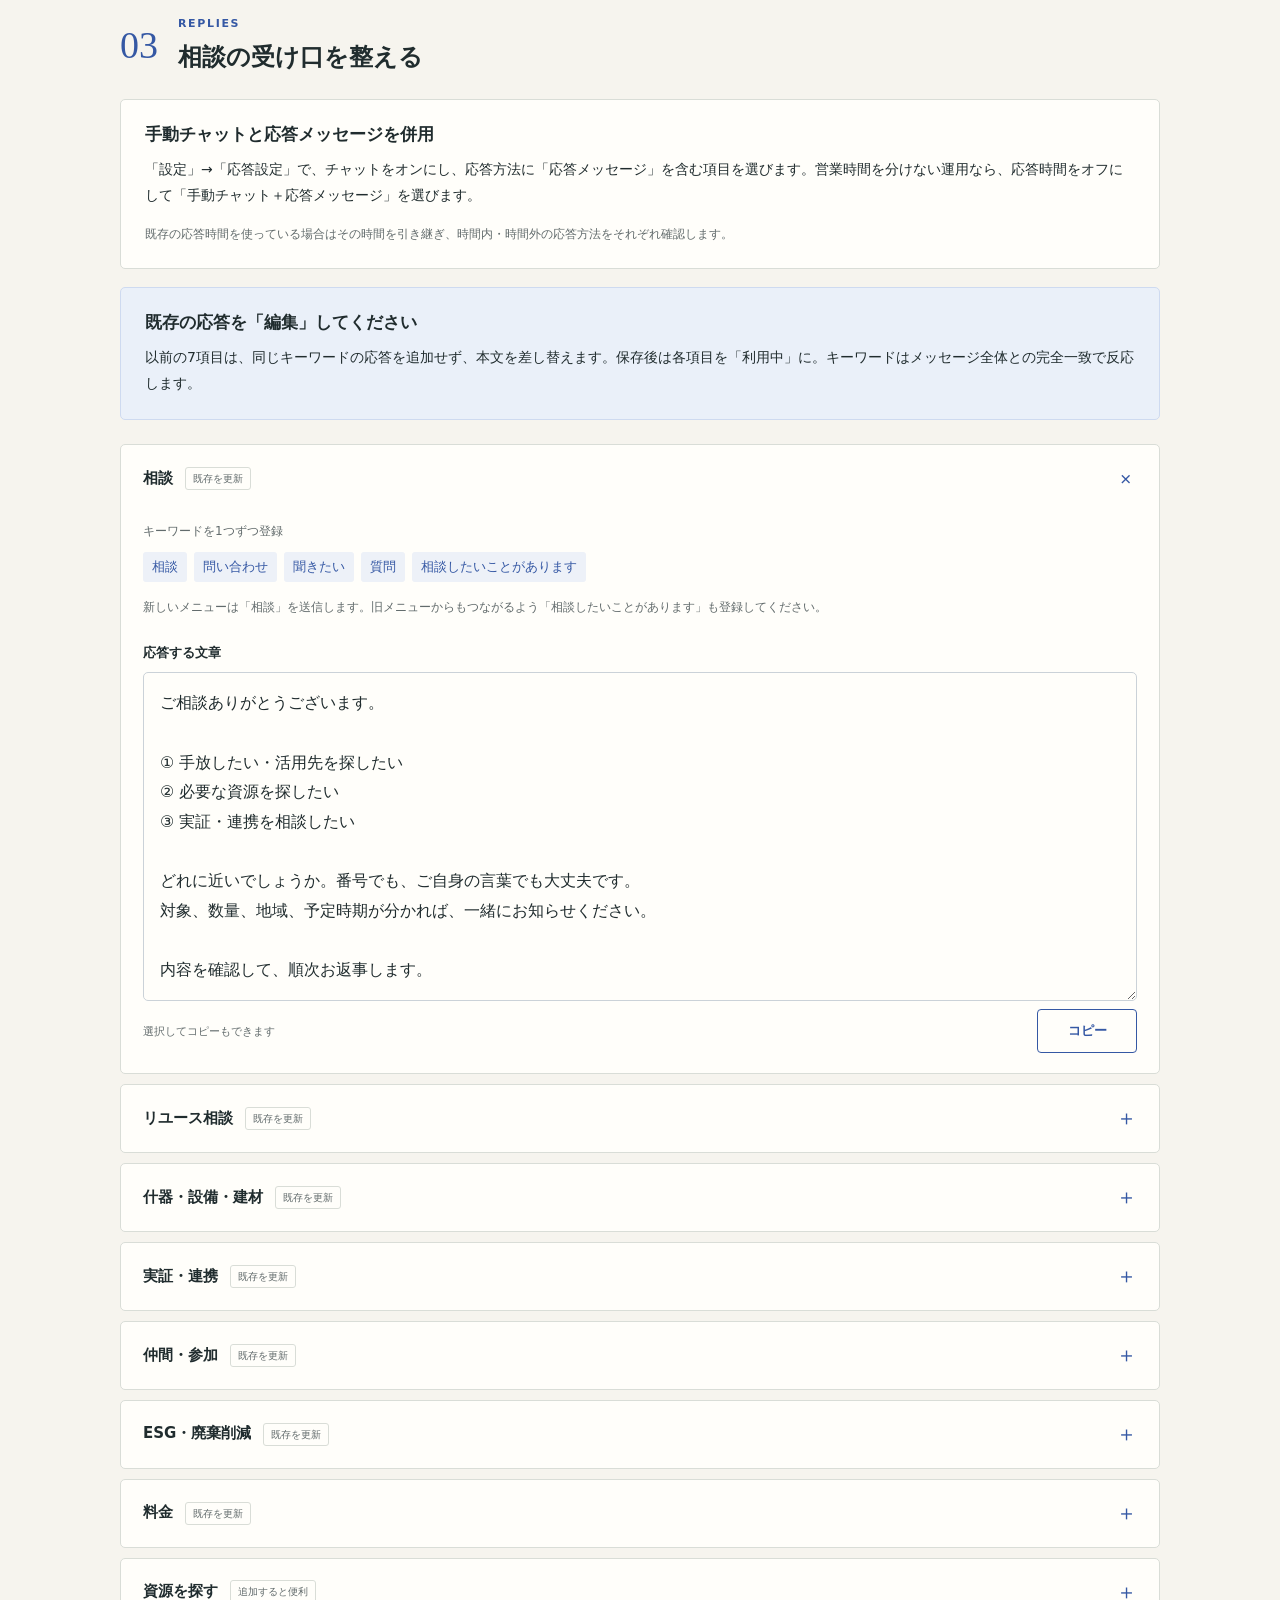
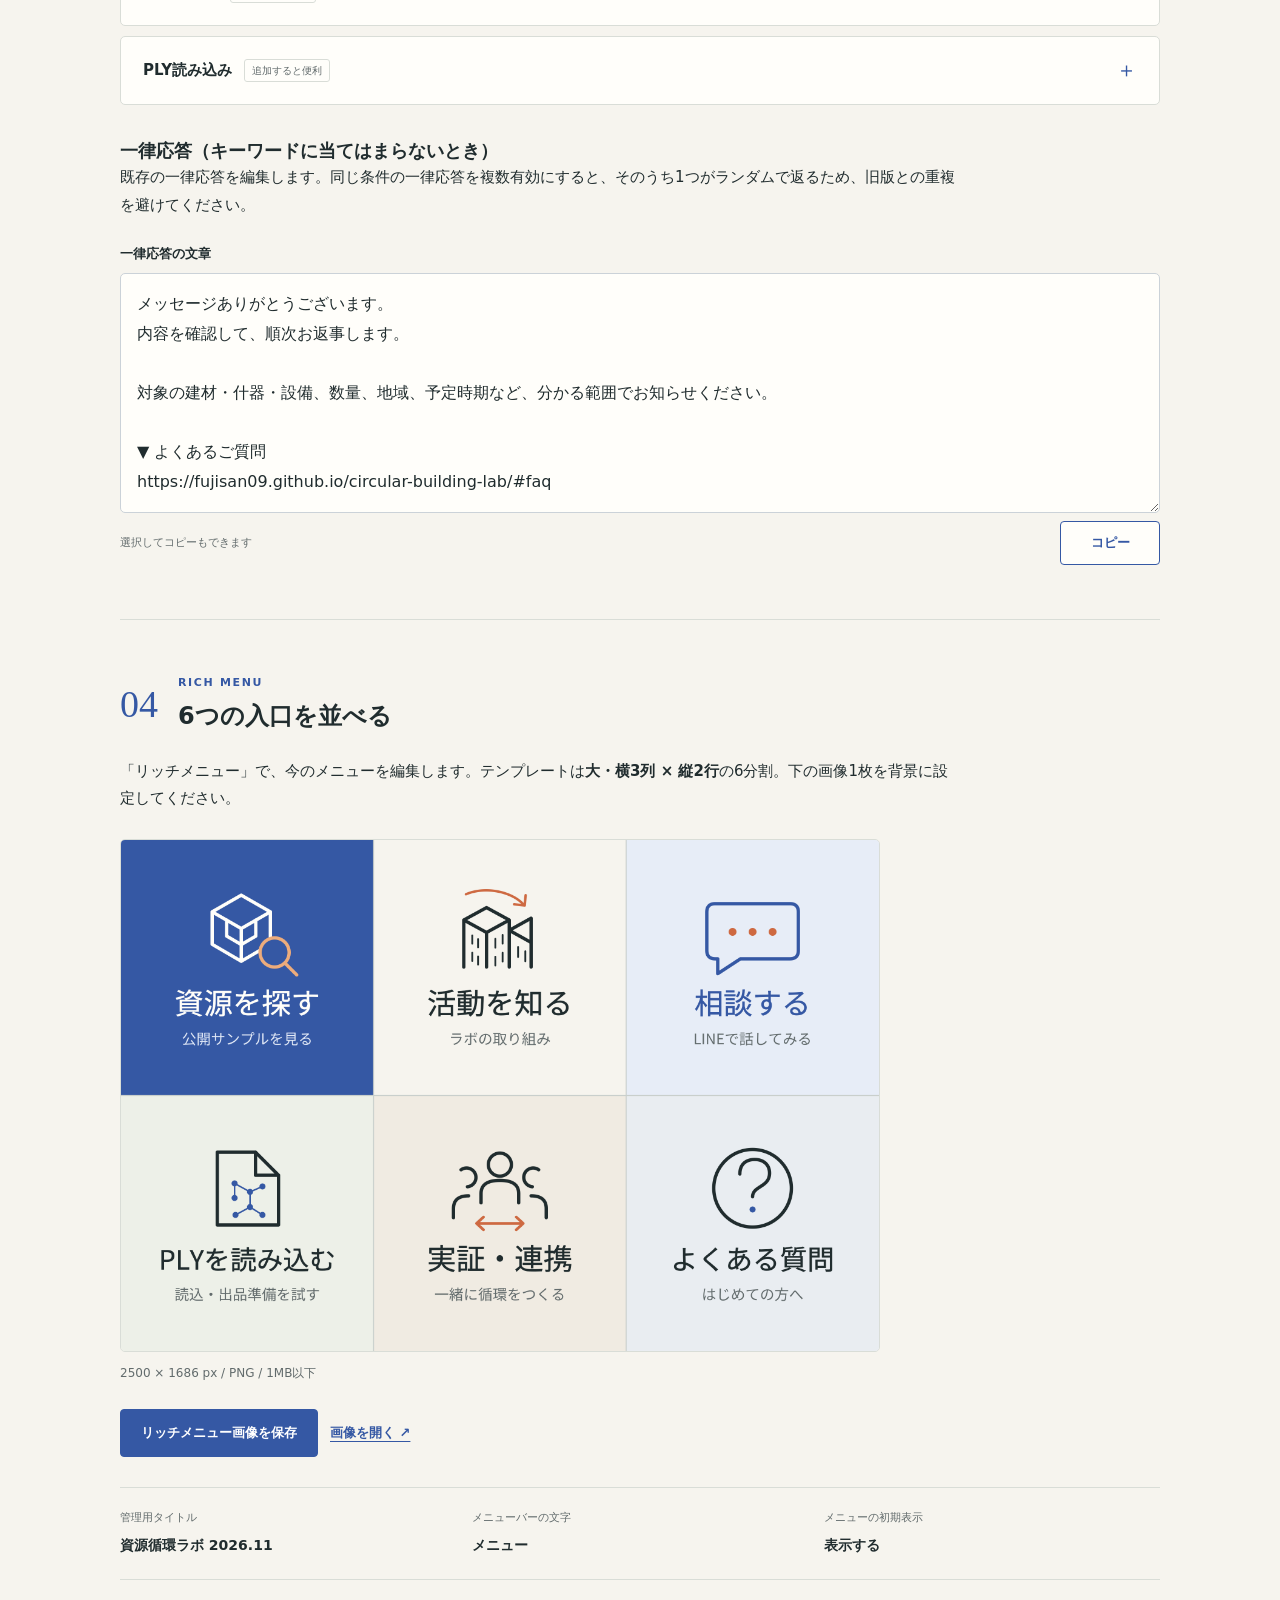
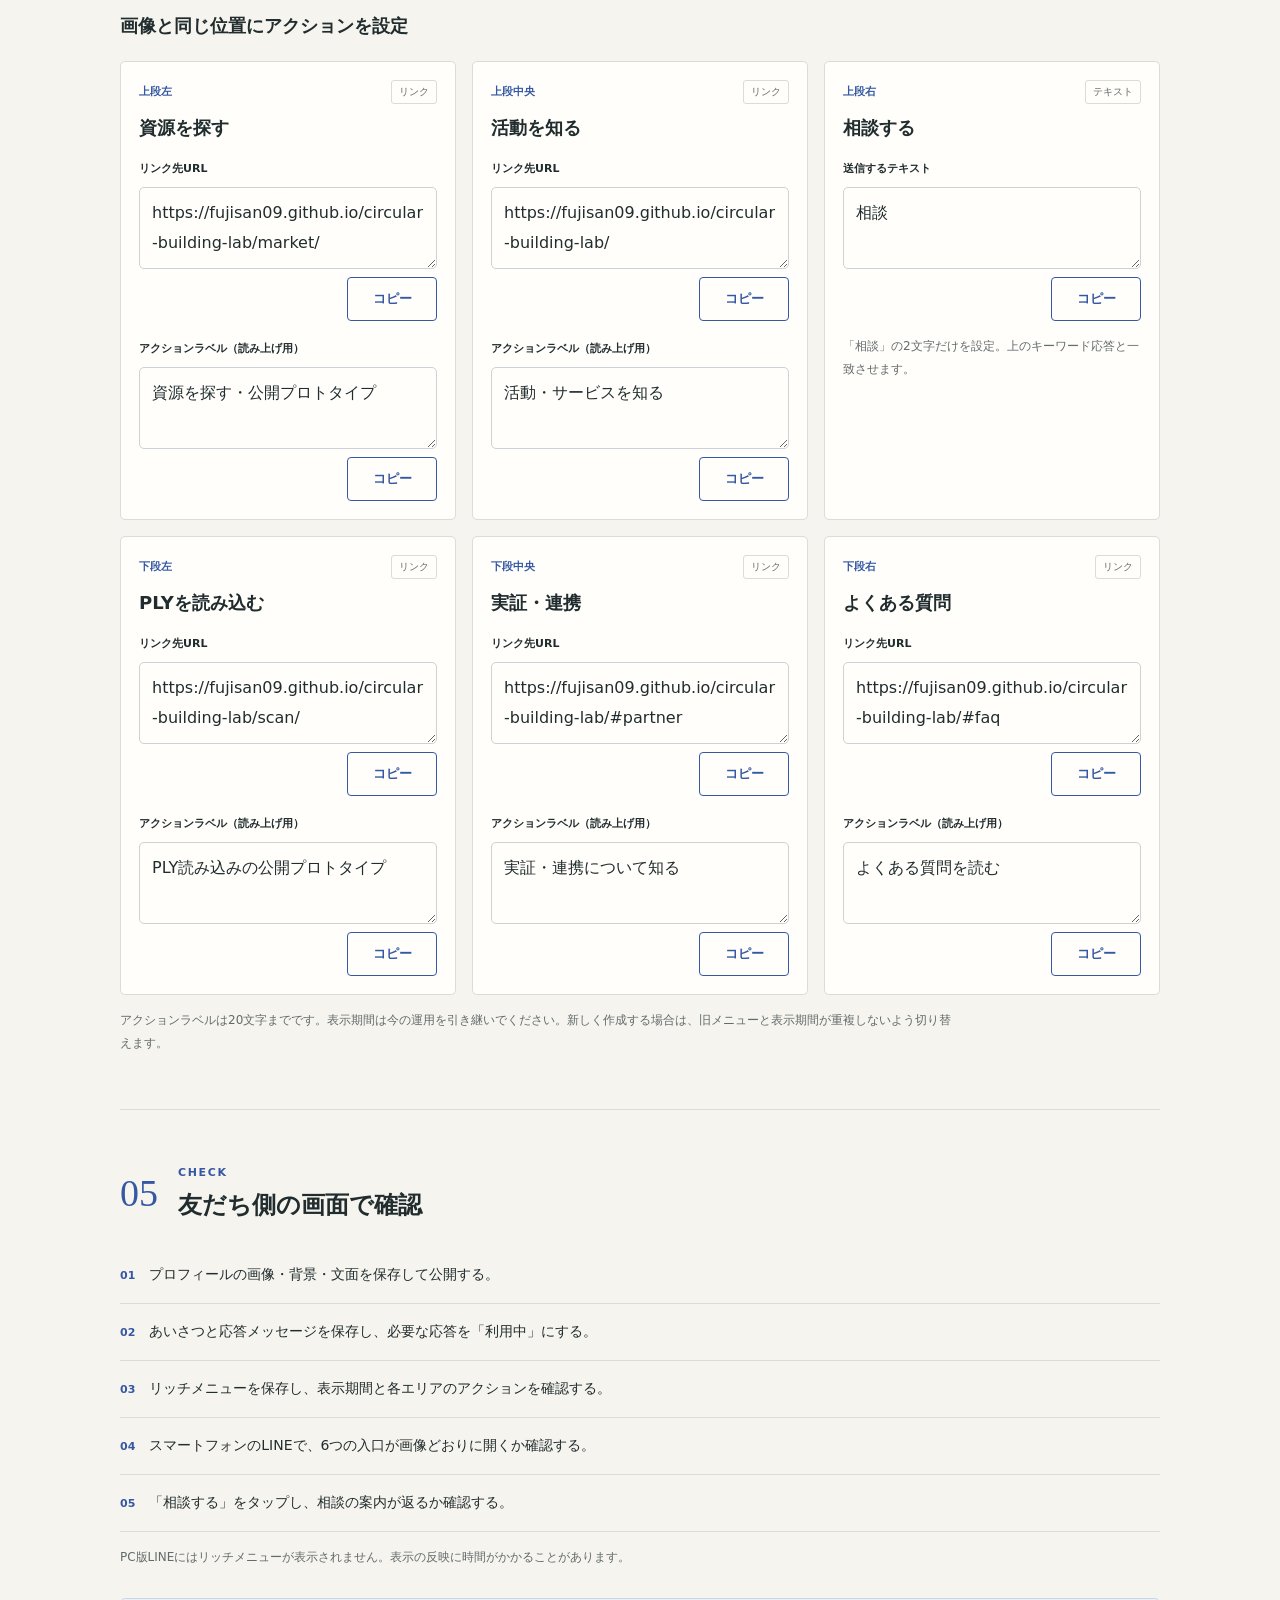
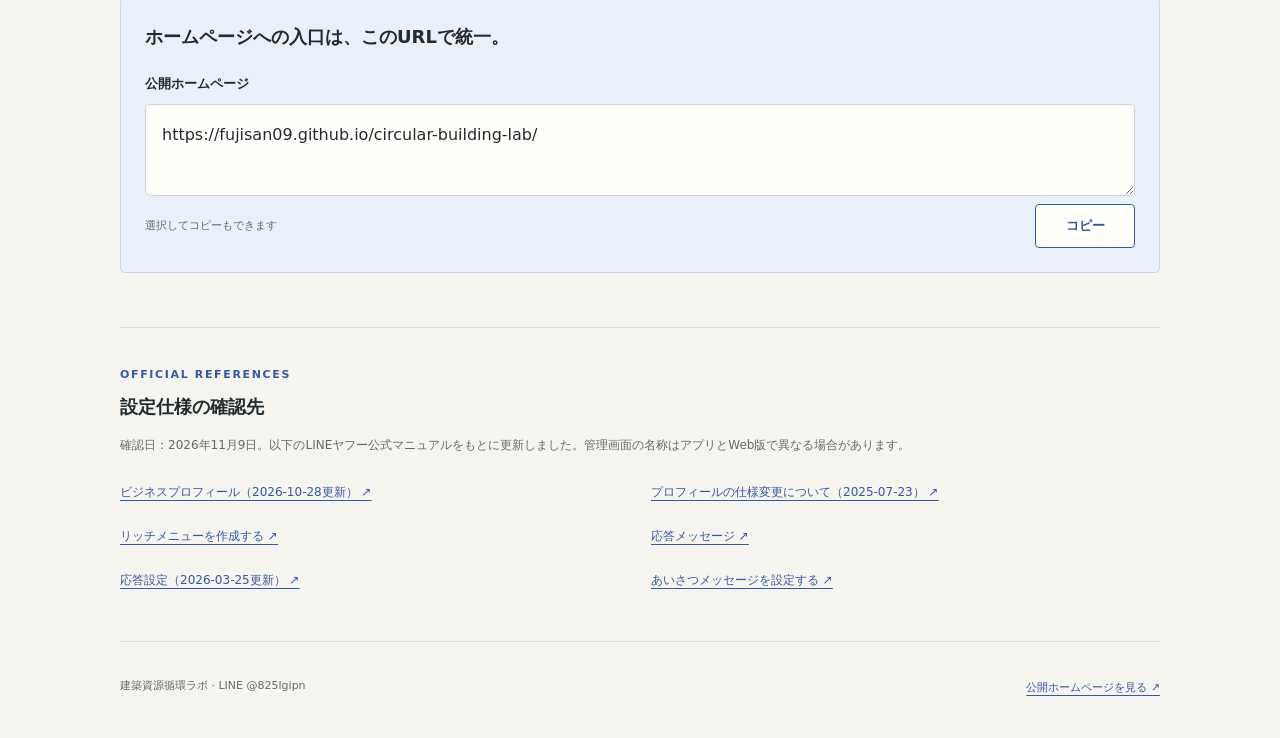
==== commit c87a75a4: "Improve phone and tablet usability; refresh official LINE images and setup guide" ====
--- a/line-setup/index.html
+++ b/line-setup/index.html
@@ -1,377 +1,74 @@
-<!DOCTYPE html>
-<html lang="ja">
-<head>
-<meta charset="UTF-8">
-<meta name="viewport" content="width=device-width, initial-scale=1.0">
-<title>LINE設定ガイド | 建築資源循環ラボ</title>
-<style>
-  * { margin: 0; padding: 0; box-sizing: border-box; }
-  body { font-family: -apple-system, 'Hiragino Sans', sans-serif; background: #f5f5f5; color: #333; line-height: 1.7; }
-  .header { background: #2d6a4f; color: white; padding: 16px; text-align: center; position: sticky; top: 0; z-index: 10; }
-  .header h1 { font-size: 16px; }
-  .container { max-width: 600px; margin: 0 auto; padding: 12px; }
-  .step { background: white; border-radius: 12px; margin-bottom: 12px; overflow: hidden; box-shadow: 0 1px 3px rgba(0,0,0,0.1); }
-  .step-header { background: #2d6a4f; color: white; padding: 12px 16px; font-weight: bold; font-size: 15px; cursor: pointer; display: flex; justify-content: space-between; align-items: center; }
-  .step-header .arrow { transition: transform 0.2s; }
-  .step-header.open .arrow { transform: rotate(90deg); }
-  .step-body { padding: 16px; display: none; }
-  .step-body.open { display: block; }
-  .copy-area { background: #f0f7f0; border: 1px solid #b7e4c7; border-radius: 8px; padding: 12px; margin: 10px 0; font-size: 13px; white-space: pre-wrap; word-break: break-word; }
-  .copy-btn { display: block; margin-top: 8px; background: #2d6a4f; color: white; border: none; border-radius: 6px; padding: 8px 16px; font-size: 13px; font-weight: bold; cursor: pointer; width: 100%; }
-  .copy-btn.copied { background: #06C755; }
-  .note { font-size: 12px; color: #666; margin: 8px 0; }
-  .path { background: #fff3cd; border: 1px solid #ffc107; border-radius: 6px; padding: 8px 12px; font-size: 13px; font-weight: bold; margin: 8px 0; color: #856404; }
-  .kw-tag { display: inline-block; background: #e8f5e9; border: 1px solid #b7e4c7; border-radius: 4px; padding: 2px 8px; font-size: 12px; margin: 2px; }
-  h3 { font-size: 14px; color: #2d6a4f; margin: 14px 0 6px; padding-top: 10px; border-top: 1px solid #eee; }
-  h3:first-child { border-top: none; padding-top: 0; }
-  .check { margin: 8px 0; font-size: 14px; }
-  .check input { margin-right: 6px; }
-  table { width: 100%; border-collapse: collapse; font-size: 13px; margin: 8px 0; }
-  td, th { border: 1px solid #ddd; padding: 6px 8px; text-align: left; }
-  th { background: #f0f7f0; }
-  .warn { background: #fff3cd; border-radius: 8px; padding: 12px; font-size: 13px; color: #856404; margin: 12px 0; }
-</style>
-</head>
-<body>
+<!doctype html>
+<html lang="ja"><head><meta charset="utf-8"><meta name="viewport" content="width=device-width, initial-scale=1, viewport-fit=cover"><meta name="robots" content="noindex,nofollow"><meta name="theme-color" content="#f6f4ee"><title>公式LINE 設定ガイド｜建築資源循環ラボ</title><link rel="icon" href="../assets/logo.svg" type="image/svg+xml"><link rel="stylesheet" href="line-setup.css"><script src="line-setup.js" defer></script></head><body><a class="skip-link" href="#main">本文へ移動</a><header class="guide-header"><div class="wrap header-inner"><a class="brand" href="../"><img src="../assets/logo.svg" width="29" height="34" alt=""><span>建築資源循環ラボ</span></a><span class="header-tag">公式LINE 設定ガイド</span></div></header><main id="main" class="wrap"><section class="guide-hero"><p class="eyebrow">LINE OFFICIAL ACCOUNT / 2026.11</p><h1>公式LINEも、<br>次の入口へ。</h1><p class="hero-copy">プロフィール、あいさつ、相談への案内を、今回の公開サイトにそろえます。画像を保存し、各項目をコピーして管理画面へ反映してください。</p><p class="status-strip"><span></span>設定用素材・文面 ／ LINE管理画面で反映</p><div class="hero-actions"><a class="button" href="https://manager.line.biz/" target="_blank" rel="noopener">LINE管理画面を開く ↗</a><a class="button secondary" href="#rich-menu">リッチメニューへ</a></div><div class="account-note"><b>対象アカウント</b><span>建築資源循環ラボ <strong>@825lgipn</strong></span></div></section>
+<nav class="section-nav" aria-label="設定項目"><a href="#profile">01 プロフィール</a><a href="#greeting">02 あいさつ</a><a href="#responses">03 応答</a><a href="#rich-menu">04 リッチメニュー</a><a href="#finish">05 反映の確認</a></nav>
+<section class="guide-section" id="profile"><div class="section-heading"><span class="step-number">01</span><div><p class="eyebrow">PROFILE</p><h2>プロフィールをそろえる</h2></div></div><p>管理画面の「ビジネスプロフィール」で、対象のアカウントを確認します。「プロフィール情報設定」で画像・ステータスメッセージ・Webサイトを更新し、「保存して公開」を選びます。</p><div class="asset-grid"><article class="asset-card profile-asset"><div class="asset-image"><img src="assets/profile.png" alt="プロフィール画像" loading="lazy" width="640" height="640"></div><div class="asset-body"><h3>プロフィール画像</h3><p>640 × 640 px。丸く表示されるアイコンです。</p><div class="asset-actions"><a class="button" href="assets/profile.png" download>PNGを保存</a><a class="text-link" href="assets/profile.png" target="_blank" rel="noopener">画像を開く ↗</a></div></div></article><article class="asset-card cover-asset"><div class="asset-image"><img src="assets/cover.png" alt="プロフィール背景" loading="lazy" width="1080" height="540"></div><div class="asset-body"><h3>プロフィール背景</h3><p>1080 × 540 px。現在の背景比率 2:1 に合わせた横長画像です。</p><div class="asset-actions"><a class="button" href="assets/cover.png" download>PNGを保存</a><a class="text-link" href="assets/cover.png" target="_blank" rel="noopener">画像を開く ↗</a></div></div></article></div><p class="small-note">スマートフォンでは「画像を開く」から画像を長押しして保存できます。アカウント名とIDは、今の設定を引き継いでください。</p><div class="copy-block"><label for="profile-status">ステータスメッセージ</label><textarea id="profile-status" readonly spellcheck="false" rows="2">建材・什器・設備を、次の現場へ。</textarea><div class="copy-bottom"><span class="copy-help">選択してコピーもできます</span><button type="button" class="copy-button" data-copy="profile-status">コピー</button></div></div><div class="copy-block"><label for="profile-about">長めの紹介文（自由記述コンテンツ用）</label><textarea id="profile-about" readonly spellcheck="false" rows="5">解体・改修・移転の前に、建材・什器・設備を次の使い手へ。建築資源の情報化と流通の仕組みづくりに取り組む、個人発のプロジェクトです。リユースや実証・連携のご相談を受け付けています。</textarea><div class="copy-bottom"><span class="copy-help">選択してコピーもできます</span><button type="button" class="copy-button" data-copy="profile-about">コピー</button></div></div><p class="small-note">ステータスメッセージは現行の公式仕様で60文字まで。上の短い文を使います。長めの紹介文は、必要に応じて「自由記述」コンテンツへ。コンテンツを保存したら、プロフィールのトップ画面で「公開」を選びます。</p><h3 class="subheading">Webサイトに登録するリンク</h3><div class="link-grid"><div class="copy-block"><label for="profile-link-0">建築資源循環ラボ</label><textarea id="profile-link-0" readonly spellcheck="false" rows="2">https://fujisan09.github.io/circular-building-lab/</textarea><div class="copy-bottom"><span class="copy-help">選択してコピーもできます</span><button type="button" class="copy-button" data-copy="profile-link-0">コピー</button></div></div><div class="copy-block"><label for="profile-link-1">資源を探す｜公開プロトタイプ</label><textarea id="profile-link-1" readonly spellcheck="false" rows="2">https://fujisan09.github.io/circular-building-lab/market/</textarea><div class="copy-bottom"><span class="copy-help">選択してコピーもできます</span><button type="button" class="copy-button" data-copy="profile-link-1">コピー</button></div></div><div class="copy-block"><label for="profile-link-2">PLY読み込み｜Scan Desk</label><textarea id="profile-link-2" readonly spellcheck="false" rows="2">https://fujisan09.github.io/circular-building-lab/scan/</textarea><div class="copy-bottom"><span class="copy-help">選択してコピーもできます</span><button type="button" class="copy-button" data-copy="profile-link-2">コピー</button></div></div></div></section><section class="guide-section" id="greeting"><div class="section-heading"><span class="step-number">02</span><div><p class="eyebrow">WELCOME</p><h2>あいさつを更新する</h2></div></div><p>「トークルーム管理」→「あいさつメッセージ」で、既存の文章を下の内容に置き換え、「変更を保存」します。応答設定の「あいさつメッセージ」もオンにします。</p><div class="copy-block"><label for="greeting-text">あいさつメッセージ</label><textarea id="greeting-text" readonly spellcheck="false" rows="16">友だち追加ありがとうございます。
+建築資源循環ラボです。
 
-<div class="header">
-  <h1>LINE公式アカウント 設定ガイド</h1>
-</div>
+解体・改修・移転の前に、まだ使える建材・什器・設備を次の現場へ。資源の情報化と流通の仕組みづくりに取り組んでいます。
 
-<div class="container">
+「手放したい」「探している」「実証・連携を相談したい」など、分かる範囲でメッセージをお送りください。メニューの「相談する」からも始められます。
 
-<div class="warn">
-  LINE公式アカウントアプリを開いて、このページと交互に操作してください。各ステップの「コピー」ボタンでテキストをコピーし、アプリに貼り付けます。
-</div>
+▼ 活動とサービス
+https://fujisan09.github.io/circular-building-lab/
 
-<!-- Step 1 -->
-<div class="step">
-  <div class="step-header" onclick="toggle(this)">
-    Step 1: プロフィール設定 <span class="arrow">▶</span>
-  </div>
-  <div class="step-body">
-    <div class="path">アプリ下部「ホーム」→ 右上の歯車アイコン（設定）→「アカウント」</div>
+▼ 資源を探す・公開プロトタイプ
+https://fujisan09.github.io/circular-building-lab/market/
 
-    <h3>ステータスメッセージ</h3>
-    <p class="note">「ステータスメッセージ」をタップして入力</p>
-    <div class="copy-area" id="c1">解体前に、建築資源の未来をつくる。</div>
-    <button class="copy-btn" onclick="copyText('c1', this)">コピー</button>
+現在の掲載品は架空のサンプルです。購入・決済はできません。実際の資源のご相談は、このトークへどうぞ。</textarea><div class="copy-bottom"><span class="copy-help">選択してコピーもできます</span><button type="button" class="copy-button" data-copy="greeting-text">コピー</button></div></div><p class="small-note">保存後の友だち追加などで送られるあいさつから反映されます。すでに送られた文章は変わりません。</p></section><section class="guide-section" id="responses"><div class="section-heading"><span class="step-number">03</span><div><p class="eyebrow">REPLIES</p><h2>相談の受け口を整える</h2></div></div><div class="instruction-card"><h3>手動チャットと応答メッセージを併用</h3><p>「設定」→「応答設定」で、チャットをオンにし、応答方法に「応答メッセージ」を含む項目を選びます。営業時間を分けない運用なら、応答時間をオフにして「手動チャット＋応答メッセージ」を選びます。</p><p class="small-note">既存の応答時間を使っている場合はその時間を引き継ぎ、時間内・時間外の応答方法をそれぞれ確認します。</p></div><div class="instruction-card blue-note"><h3>既存の応答を「編集」してください</h3><p>以前の7項目は、同じキーワードの応答を追加せず、本文を差し替えます。保存後は各項目を「利用中」に。キーワードはメッセージ全体との完全一致で反応します。</p></div><div class="response-list"><details class="reply-card" open><summary><span><b>相談</b><span class="detail-tag">既存を更新</span></span><span class="summary-mark" aria-hidden="true">＋</span></summary><div class="reply-body"><p class="field-caption">キーワードを1つずつ登録</p><div class="keywords"><span>相談</span><span>問い合わせ</span><span>聞きたい</span><span>質問</span><span>相談したいことがあります</span></div><p class="small-note">新しいメニューは「相談」を送信します。旧メニューからもつながるよう「相談したいことがあります」も登録してください。</p><div class="copy-block"><label for="reply-0">応答する文章</label><textarea id="reply-0" readonly spellcheck="false" rows="7">ご相談ありがとうございます。
 
-    <h3>紹介文</h3>
-    <p class="note">「プロフィール」→「紹介文」をタップして入力</p>
-    <div class="copy-area" id="c2">解体・改修前の建材・什器・設備を次の建築へつなぐプロジェクト。リユースのご相談はお気軽に。</div>
-    <button class="copy-btn" onclick="copyText('c2', this)">コピー</button>
-  </div>
-</div>
+① 手放したい・活用先を探したい
+② 必要な資源を探したい
+③ 実証・連携を相談したい
 
-<!-- Step 2 -->
-<div class="step">
-  <div class="step-header" onclick="toggle(this)">
-    Step 2: あいさつメッセージ <span class="arrow">▶</span>
-  </div>
-  <div class="step-body">
-    <div class="path">アプリ下部「ホーム」→「あいさつメッセージ」</div>
-    <p class="note">見当たらない場合：ホーム画面を下にスクロール、または「設定」→「応答」→「あいさつメッセージ」をオンにしてから再度ホームへ</p>
-    <div class="copy-area" id="c3">友だち追加ありがとうございます🌿
+どれに近いでしょうか。番号でも、ご自身の言葉でも大丈夫です。
+対象、数量、地域、予定時期が分かれば、一緒にお知らせください。
 
-建築資源循環ラボは、解体・改修・移転の前に建築資源を情報化し、次の建築プロジェクトや企業・地域へつなぐ社会実装プロジェクトです。
+内容を確認して、順次お返事します。</textarea><div class="copy-bottom"><span class="copy-help">選択してコピーもできます</span><button type="button" class="copy-button" data-copy="reply-0">コピー</button></div></div></div></details><details class="reply-card"><summary><span><b>リユース相談</b><span class="detail-tag">既存を更新</span></span><span class="summary-mark" aria-hidden="true">＋</span></summary><div class="reply-body"><p class="field-caption">キーワードを1つずつ登録</p><div class="keywords"><span>リユース</span><span>再利用</span><span>再使用</span><span>中古</span></div><div class="copy-block"><label for="reply-1">応答する文章</label><textarea id="reply-1" readonly spellcheck="false" rows="7">建材・什器・設備のリユースについてのご相談ですね。
 
-「建物を壊す前に、使えるものを次に渡したい」
-「リユース建材を使いたいけど、どう探せばいいかわからない」
-「ESG・廃棄削減の具体策を探している」
+解体・改修・移転などの予定、対象となるもの、数量、地域、時期を、分かる範囲でお聞かせください。
+「まだ何も決まっていない」という段階でも大丈夫です。</textarea><div class="copy-bottom"><span class="copy-help">選択してコピーもできます</span><button type="button" class="copy-button" data-copy="reply-1">コピー</button></div></div></div></details><details class="reply-card"><summary><span><b>什器・設備・建材</b><span class="detail-tag">既存を更新</span></span><span class="summary-mark" aria-hidden="true">＋</span></summary><div class="reply-body"><p class="field-caption">キーワードを1つずつ登録</p><div class="keywords"><span>什器</span><span>設備</span><span>建材</span><span>家具</span><span>エアコン</span><span>照明</span></div><div class="copy-block"><label for="reply-2">応答する文章</label><textarea id="reply-2" readonly spellcheck="false" rows="7">什器・設備・建材についてですね。
 
-どんな段階のご相談でも構いません。
-まずはお気軽にメッセージをお送りください。
+「手放したい・活用先を探したい」
+「必要なものを探している」
 
-▼ 詳しくはこちら
-https://fujisan09.github.io/circular-building-lab/</div>
-    <button class="copy-btn" onclick="copyText('c3', this)">コピー</button>
-  </div>
-</div>
+どちらのご相談でしょうか。対象、数量、地域、予定時期が分かればお知らせください。
 
-<!-- Step 3 -->
-<div class="step">
-  <div class="step-header" onclick="toggle(this)">
-    Step 3: 応答機能をオンにする <span class="arrow">▶</span>
-  </div>
-  <div class="step-body">
-    <div class="path">アプリ下部「ホーム」→ 右上の歯車（設定）→「応答」</div>
-    <table>
-      <tr><th>項目</th><th>設定</th></tr>
-      <tr><td>手動チャット</td><td>オン</td></tr>
-      <tr><td>応答メッセージ</td><td>オン</td></tr>
-    </table>
-    <p class="note">これで手動チャットと自動応答を併用するモードになります。</p>
-  </div>
-</div>
+▼ 資源を探す体験はこちら
+https://fujisan09.github.io/circular-building-lab/market/
+※現在の掲載品は架空のサンプルで、購入・決済はできません。</textarea><div class="copy-bottom"><span class="copy-help">選択してコピーもできます</span><button type="button" class="copy-button" data-copy="reply-2">コピー</button></div></div></div></details><details class="reply-card"><summary><span><b>実証・連携</b><span class="detail-tag">既存を更新</span></span><span class="summary-mark" aria-hidden="true">＋</span></summary><div class="reply-body"><p class="field-caption">キーワードを1つずつ登録</p><div class="keywords"><span>パートナー</span><span>実証</span><span>連携</span><span>協力</span><span>提携</span></div><div class="copy-block"><label for="reply-3">応答する文章</label><textarea id="reply-3" readonly spellcheck="false" rows="7">実証・連携にご関心をお持ちいただき、ありがとうございます。
 
-<!-- 応答メッセージ作成の共通説明 -->
-<div class="step">
-  <div class="step-header" onclick="toggle(this)">
-    応答メッセージの作り方（共通） <span class="arrow">▶</span>
-  </div>
-  <div class="step-body">
-    <div class="path">アプリ下部「ホーム」→「応答メッセージ」→ 右下の「＋」または「作成」</div>
-    <p class="note">見当たらない場合：ホーム画面を下にスクロールして探してください</p>
-    <p>作成画面での入力順序：</p>
-    <ol style="font-size:13px; padding-left:20px; margin:8px 0;">
-      <li><b>タイトル</b>（管理用の名前、20文字以内）</li>
-      <li><b>応答タイプ</b>→「キーワード応答」を選択</li>
-      <li><b>キーワード</b>を入力（1つずつ追加）</li>
-      <li>「次へ」をタップ</li>
-      <li><b>メッセージ内容</b>を入力</li>
-      <li>「利用開始」をタップ</li>
-    </ol>
-    <p class="note">以下の応答1〜7を、この手順で1つずつ作成してください。</p>
-  </div>
-</div>
+解体・改修・移転の予定がある施設や、余剰となった建材・什器・設備など、小さな実証から一緒に検討したいと考えています。
+お立場、対象の概要、予定時期を、分かる範囲でお聞かせください。
 
-<!-- 応答 1 -->
-<div class="step">
-  <div class="step-header" onclick="toggle(this)">
-    応答 1: リユース相談 <span class="arrow">▶</span>
-  </div>
-  <div class="step-body">
-    <h3>タイトル</h3>
-    <div class="copy-area" id="t1">リユース相談</div>
-    <button class="copy-btn" onclick="copyText('t1', this)">コピー</button>
-    <h3>キーワード（1つずつ追加）</h3>
-    <div><span class="kw-tag">リユース</span><span class="kw-tag">再利用</span><span class="kw-tag">再使用</span><span class="kw-tag">中古</span></div>
-    <h3>メッセージ</h3>
-    <div class="copy-area" id="c4">建材・什器・設備のリユースについてのご相談ですね。
+▼ 実証パートナーについて
+https://fujisan09.github.io/circular-building-lab/#partner</textarea><div class="copy-bottom"><span class="copy-help">選択してコピーもできます</span><button type="button" class="copy-button" data-copy="reply-3">コピー</button></div></div></div></details><details class="reply-card"><summary><span><b>仲間・参加</b><span class="detail-tag">既存を更新</span></span><span class="summary-mark" aria-hidden="true">＋</span></summary><div class="reply-body"><p class="field-caption">キーワードを1つずつ登録</p><div class="keywords"><span>参加</span><span>仲間</span><span>メンバー</span><span>手伝い</span><span>ボランティア</span><span>一緒に</span></div><div class="copy-block"><label for="reply-4">応答する文章</label><textarea id="reply-4" readonly spellcheck="false" rows="7">活動への参加にご関心をお持ちいただき、ありがとうございます。
 
-建物のフェーズ（解体前・改修前・移転前など）を教えていただければ、より具体的にお話しできます。
+現場、建材の価値判断、設計、物流、広報、データ・AI、法務など、さまざまな立場の仲間を募集しています。
+関心のあること、できそうなことをお気軽にお聞かせください。
 
-お気軽にお聞かせください。</div>
-    <button class="copy-btn" onclick="copyText('c4', this)">コピー</button>
-  </div>
-</div>
+▼ 参加について
+https://fujisan09.github.io/circular-building-lab/#join</textarea><div class="copy-bottom"><span class="copy-help">選択してコピーもできます</span><button type="button" class="copy-button" data-copy="reply-4">コピー</button></div></div></div></details><details class="reply-card"><summary><span><b>ESG・廃棄削減</b><span class="detail-tag">既存を更新</span></span><span class="summary-mark" aria-hidden="true">＋</span></summary><div class="reply-body"><p class="field-caption">キーワードを1つずつ登録</p><div class="keywords"><span>ESG</span><span>SDGs</span><span>CO2</span><span>カーボン</span><span>環境</span><span>サステナ</span><span>脱炭素</span></div><div class="copy-block"><label for="reply-5">応答する文章</label><textarea id="reply-5" readonly spellcheck="false" rows="7">建築資源循環と環境への取り組みについてですね。
 
-<!-- 応答 2 -->
-<div class="step">
-  <div class="step-header" onclick="toggle(this)">
-    応答 2: 相談 <span class="arrow">▶</span>
-  </div>
-  <div class="step-body">
-    <h3>タイトル</h3>
-    <div class="copy-area" id="t2">相談</div>
-    <button class="copy-btn" onclick="copyText('t2', this)">コピー</button>
-    <h3>キーワード</h3>
-    <div><span class="kw-tag">相談</span><span class="kw-tag">問い合わせ</span><span class="kw-tag">聞きたい</span><span class="kw-tag">質問</span></div>
-    <h3>メッセージ</h3>
-    <div class="copy-area" id="c5">ご相談ありがとうございます。
+再利用の候補、数量、運搬などの条件を整理し、廃棄削減や社内説明につながる情報を一緒に検討します。
+効果は対象や条件によって変わるため、まずは建物・プロジェクトの状況や、確認したいことをお聞かせください。</textarea><div class="copy-bottom"><span class="copy-help">選択してコピーもできます</span><button type="button" class="copy-button" data-copy="reply-5">コピー</button></div></div></div></details><details class="reply-card"><summary><span><b>料金</b><span class="detail-tag">既存を更新</span></span><span class="summary-mark" aria-hidden="true">＋</span></summary><div class="reply-body"><p class="field-caption">キーワードを1つずつ登録</p><div class="keywords"><span>料金</span><span>費用</span><span>いくら</span><span>価格</span><span>見積</span></div><div class="copy-block"><label for="reply-6">応答する文章</label><textarea id="reply-6" readonly spellcheck="false" rows="7">初回のご相談は無料です。
 
-建物のリユース・資源活用について、どのようなことでもお気軽にお話しください。内容を確認して、担当からご連絡します。
+具体的な調査や伴走支援の内容・費用は、ご状況を伺ってからご相談します。
+対象の建物や資源、地域、予定時期を、分かる範囲でお聞かせください。</textarea><div class="copy-bottom"><span class="copy-help">選択してコピーもできます</span><button type="button" class="copy-button" data-copy="reply-6">コピー</button></div></div></div></details><details class="reply-card"><summary><span><b>資源を探す</b><span class="detail-tag">追加すると便利</span></span><span class="summary-mark" aria-hidden="true">＋</span></summary><div class="reply-body"><p class="field-caption">キーワードを1つずつ登録</p><div class="keywords"><span>資源を探す</span><span>マーケット</span><span>プラットフォーム</span></div><div class="copy-block"><label for="reply-7">応答する文章</label><textarea id="reply-7" readonly spellcheck="false" rows="7">資源を探すページはこちらです。
+https://fujisan09.github.io/circular-building-lab/market/
 
-▼ 相談テーマの一覧はこちら
-https://fujisan09.github.io/circular-building-lab/#themes</div>
-    <button class="copy-btn" onclick="copyText('c5', this)">コピー</button>
-  </div>
-</div>
+建材・什器・設備の検索や、条件の確認、相談文づくりを体験できます。
+現在の掲載品は架空のサンプルです。購入・決済はできません。
 
-<!-- 応答 3 -->
-<div class="step">
-  <div class="step-header" onclick="toggle(this)">
-    応答 3: 什器・設備・建材 <span class="arrow">▶</span>
-  </div>
-  <div class="step-body">
-    <h3>タイトル</h3>
-    <div class="copy-area" id="t3">什器・設備・建材</div>
-    <button class="copy-btn" onclick="copyText('t3', this)">コピー</button>
-    <h3>キーワード</h3>
-    <div><span class="kw-tag">什器</span><span class="kw-tag">設備</span><span class="kw-tag">建材</span><span class="kw-tag">家具</span><span class="kw-tag">エアコン</span><span class="kw-tag">照明</span></div>
-    <h3>メッセージ</h3>
-    <div class="copy-area" id="c6">什器・設備・建材についてですね。
+実際に探しているものがあれば、品目、数量、地域、必要な時期をこのトークでお知らせください。</textarea><div class="copy-bottom"><span class="copy-help">選択してコピーもできます</span><button type="button" class="copy-button" data-copy="reply-7">コピー</button></div></div></div></details><details class="reply-card"><summary><span><b>PLY読み込み</b><span class="detail-tag">追加すると便利</span></span><span class="summary-mark" aria-hidden="true">＋</span></summary><div class="reply-body"><p class="field-caption">キーワードを1つずつ登録</p><div class="keywords"><span>PLY</span><span>ply</span><span>スキャン</span><span>Scan Desk</span><span>読み込み</span></div><div class="copy-block"><label for="reply-8">応答する文章</label><textarea id="reply-8" readonly spellcheck="false" rows="7">PLY読み込みの公開プロトタイプはこちらです。
+https://fujisan09.github.io/circular-building-lab/scan/
 
-「手放したい（売却・転用・寄付）」
-「探している（調達・購入）」
+この公開版では、ブラウザー内でPLYのヘッダー情報を確認し、サンプルや手入力の品目から出品プレビューを作れます。
+実データからのAI抽出や、外部への自動出品は行いません。
 
-どちらのご相談でしょうか？教えていただければ、具体的にご案内します。</div>
-    <button class="copy-btn" onclick="copyText('c6', this)">コピー</button>
-  </div>
-</div>
+使い方や実証についてのご相談は、このトークでお聞かせください。</textarea><div class="copy-bottom"><span class="copy-help">選択してコピーもできます</span><button type="button" class="copy-button" data-copy="reply-8">コピー</button></div></div></div></details></div><h3 class="subheading">一律応答（キーワードに当てはまらないとき）</h3><p>既存の一律応答を編集します。同じ条件の一律応答を複数有効にすると、そのうち1つがランダムで返るため、旧版との重複を避けてください。</p><div class="copy-block"><label for="default-response">一律応答の文章</label><textarea id="default-response" readonly spellcheck="false" rows="7">メッセージありがとうございます。
+内容を確認して、順次お返事します。
 
-<!-- 応答 4 -->
-<div class="step">
-  <div class="step-header" onclick="toggle(this)">
-    応答 4: パートナー <span class="arrow">▶</span>
-  </div>
-  <div class="step-body">
-    <h3>タイトル</h3>
-    <div class="copy-area" id="t4">パートナー</div>
-    <button class="copy-btn" onclick="copyText('t4', this)">コピー</button>
-    <h3>キーワード</h3>
-    <div><span class="kw-tag">パートナー</span><span class="kw-tag">連携</span><span class="kw-tag">協力</span><span class="kw-tag">提携</span></div>
-    <h3>メッセージ</h3>
-    <div class="copy-area" id="c7">実証パートナーや連携にご関心をお持ちいただきありがとうございます。
+対象の建材・什器・設備、数量、地域、予定時期など、分かる範囲でお知らせください。
 
-現在、初期実証パートナーを募集しています。不動産オーナー、ゼネコン、設計事務所、リユース事業者など、さまざまな立場の方と一緒に取り組みたいと考えています。
-
-▼ 詳しくはこちら
-https://fujisan09.github.io/circular-building-lab/#partner</div>
-    <button class="copy-btn" onclick="copyText('c7', this)">コピー</button>
-  </div>
-</div>
-
-<!-- 応答 5 -->
-<div class="step">
-  <div class="step-header" onclick="toggle(this)">
-    応答 5: 仲間・参加 <span class="arrow">▶</span>
-  </div>
-  <div class="step-body">
-    <h3>タイトル</h3>
-    <div class="copy-area" id="t5">仲間・参加</div>
-    <button class="copy-btn" onclick="copyText('t5', this)">コピー</button>
-    <h3>キーワード</h3>
-    <div><span class="kw-tag">参加</span><span class="kw-tag">仲間</span><span class="kw-tag">メンバー</span><span class="kw-tag">手伝い</span><span class="kw-tag">ボランティア</span><span class="kw-tag">一緒に</span></div>
-    <h3>メッセージ</h3>
-    <div class="copy-area" id="c8">チームへの参加にご関心をお持ちいただきありがとうございます。
-
-現在、リサーチャー・営業・エンジニア・デザイナーなど、さまざまな職種で一緒に動ける方を募集しています。
-
-▼ 募集職種の詳細はこちら
-https://fujisan09.github.io/circular-building-lab/#join</div>
-    <button class="copy-btn" onclick="copyText('c8', this)">コピー</button>
-  </div>
-</div>
-
-<!-- 応答 6 -->
-<div class="step">
-  <div class="step-header" onclick="toggle(this)">
-    応答 6: ESG・環境 <span class="arrow">▶</span>
-  </div>
-  <div class="step-body">
-    <h3>タイトル</h3>
-    <div class="copy-area" id="t6">ESG・環境</div>
-    <button class="copy-btn" onclick="copyText('t6', this)">コピー</button>
-    <h3>キーワード</h3>
-    <div><span class="kw-tag">ESG</span><span class="kw-tag">SDGs</span><span class="kw-tag">CO2</span><span class="kw-tag">カーボン</span><span class="kw-tag">環境</span><span class="kw-tag">サステナ</span><span class="kw-tag">脱炭素</span></div>
-    <h3>メッセージ</h3>
-    <div class="copy-area" id="c9">建築資源の循環は、廃棄物削減・CO2削減に直接つながります。
-
-具体的な取り組み設計や数値化のご相談もお受けしています。まずは建物やプロジェクトの状況をお聞かせください。</div>
-    <button class="copy-btn" onclick="copyText('c9', this)">コピー</button>
-  </div>
-</div>
-
-<!-- 応答 7 -->
-<div class="step">
-  <div class="step-header" onclick="toggle(this)">
-    応答 7: 料金 <span class="arrow">▶</span>
-  </div>
-  <div class="step-body">
-    <h3>タイトル</h3>
-    <div class="copy-area" id="t7">料金</div>
-    <button class="copy-btn" onclick="copyText('t7', this)">コピー</button>
-    <h3>キーワード</h3>
-    <div><span class="kw-tag">料金</span><span class="kw-tag">費用</span><span class="kw-tag">いくら</span><span class="kw-tag">価格</span><span class="kw-tag">見積</span></div>
-    <h3>メッセージ</h3>
-    <div class="copy-area" id="c10">初回のご相談は無料です。
-
-具体的な調査・伴走支援については、建物の規模や内容に応じてお見積りします。まずはお気軽にご状況をお聞かせください。</div>
-    <button class="copy-btn" onclick="copyText('c10', this)">コピー</button>
-  </div>
-</div>
-
-<!-- デフォルト応答 -->
-<div class="step">
-  <div class="step-header" onclick="toggle(this)">
-    デフォルト応答（一律応答） <span class="arrow">▶</span>
-  </div>
-  <div class="step-body">
-    <div class="path">「応答メッセージ」→「＋」→ 応答タイプを「一律応答」に設定</div>
-    <p class="note">キーワードに一致しない全メッセージに返す応答です</p>
-    <h3>タイトル</h3>
-    <div class="copy-area" id="t8">デフォルト応答</div>
-    <button class="copy-btn" onclick="copyText('t8', this)">コピー</button>
-    <h3>メッセージ</h3>
-    <div class="copy-area" id="c11">メッセージありがとうございます。
-
-内容を確認して、担当からご連絡します。
-通常1〜2営業日以内にお返事しますので、少々お待ちください。
-
-▼ よくある質問はこちら
-https://fujisan09.github.io/circular-building-lab/#faq</div>
-    <button class="copy-btn" onclick="copyText('c11', this)">コピー</button>
-  </div>
-</div>
-
-<!-- リッチメニュー -->
-<div class="step">
-  <div class="step-header" onclick="toggle(this)">
-    Step 5: リッチメニュー（後でもOK） <span class="arrow">▶</span>
-  </div>
-  <div class="step-body">
-    <div class="path">アプリ下部「ホーム」→「リッチメニュー」→「作成」</div>
-    <p class="note">テンプレート: 大サイズ → 6分割を選択</p>
-    <table>
-      <tr><th>位置</th><th>ラベル</th><th>タイプ</th></tr>
-      <tr><td>左上</td><td>サービス内容</td><td>リンク</td></tr>
-      <tr><td>右上</td><td>相談する</td><td>テキスト</td></tr>
-      <tr><td>左中</td><td>相談テーマ</td><td>リンク</td></tr>
-      <tr><td>右中</td><td>パートナー募集</td><td>リンク</td></tr>
-      <tr><td>左下</td><td>仲間になる</td><td>リンク</td></tr>
-      <tr><td>右下</td><td>よくある質問</td><td>リンク</td></tr>
-    </table>
-
-    <h3>各URL（タップでコピー）</h3>
-    <div class="copy-area" id="c12">https://fujisan09.github.io/circular-building-lab/#service</div>
-    <button class="copy-btn" onclick="copyText('c12', this)">サービス内容 コピー</button>
-
-    <div class="copy-area" id="c13">相談したいことがあります</div>
-    <button class="copy-btn" onclick="copyText('c13', this)">相談テキスト コピー</button>
-
-    <div class="copy-area" id="c14">https://fujisan09.github.io/circular-building-lab/#themes</div>
-    <button class="copy-btn" onclick="copyText('c14', this)">相談テーマ コピー</button>
-
-    <div class="copy-area" id="c15">https://fujisan09.github.io/circular-building-lab/#partner</div>
-    <button class="copy-btn" onclick="copyText('c15', this)">パートナー コピー</button>
-
-    <div class="copy-area" id="c16">https://fujisan09.github.io/circular-building-lab/#join</div>
-    <button class="copy-btn" onclick="copyText('c16', this)">仲間になる コピー</button>
-
-    <div class="copy-area" id="c17">https://fujisan09.github.io/circular-building-lab/#faq</div>
-    <button class="copy-btn" onclick="copyText('c17', this)">よくある質問 コピー</button>
-  </div>
-</div>
-
-<!-- Checklist -->
-<div class="step">
-  <div class="step-header" onclick="toggle(this)">
-    完了チェックリスト <span class="arrow">▶</span>
-  </div>
-  <div class="step-body">
-    <div class="check"><label><input type="checkbox"> プロフィール（ステータスメッセージ・紹介文）</label></div>
-    <div class="check"><label><input type="checkbox"> あいさつメッセージ</label></div>
-    <div class="check"><label><input type="checkbox"> 応答設定（手動チャット＋応答メッセージ オン）</label></div>
-    <div class="check"><label><input type="checkbox"> 応答 1: リユース相談</label></div>
-    <div class="check"><label><input type="checkbox"> 応答 2: 相談</label></div>
-    <div class="check"><label><input type="checkbox"> 応答 3: 什器・設備・建材</label></div>
-    <div class="check"><label><input type="checkbox"> 応答 4: パートナー</label></div>
-    <div class="check"><label><input type="checkbox"> 応答 5: 仲間・参加</label></div>
-    <div class="check"><label><input type="checkbox"> 応答 6: ESG・環境</label></div>
-    <div class="check"><label><input type="checkbox"> 応答 7: 料金</label></div>
-    <div class="check"><label><input type="checkbox"> デフォルト応答（一律応答）</label></div>
-    <div class="check"><label><input type="checkbox"> リッチメニュー</label></div>
-    <div class="check"><label><input type="checkbox"> 自分のLINEから友だち追加してテスト送信</label></div>
-  </div>
-</div>
-
-</div>
-
-<script>
-function toggle(el) {
-  el.classList.toggle('open');
-  el.nextElementSibling.classList.toggle('open');
-}
-function copyText(id, btn) {
-  var text = document.getElementById(id).textContent;
-  navigator.clipboard.writeText(text).then(function() {
-    btn.textContent = 'コピーしました';
-    btn.classList.add('copied');
-    setTimeout(function() { btn.textContent = 'コピー'; btn.classList.remove('copied'); }, 1500);
-  });
-}
-</script>
-</body>
-</html>
+▼ よくあるご質問
+https://fujisan09.github.io/circular-building-lab/#faq</textarea><div class="copy-bottom"><span class="copy-help">選択してコピーもできます</span><button type="button" class="copy-button" data-copy="default-response">コピー</button></div></div></section><section class="guide-section" id="rich-menu"><div class="section-heading"><span class="step-number">04</span><div><p class="eyebrow">RICH MENU</p><h2>6つの入口を並べる</h2></div></div><p>「リッチメニュー」で、今のメニューを編集します。テンプレートは<strong>大・横3列 × 縦2行</strong>の6分割。下の画像1枚を背景に設定してください。</p><figure class="menu-preview"><img src="assets/rich-menu.png" width="2500" height="1686" alt="上段は資源を探す・活動を知る・相談する。下段はPLYを読み込む・実証と連携・よくある質問の6分割リッチメニュー" loading="lazy"><figcaption>2500 × 1686 px / PNG / 1MB以下</figcaption></figure><div class="hero-actions"><a class="button" href="assets/rich-menu.png" download>リッチメニュー画像を保存</a><a class="text-link" href="assets/rich-menu.png" target="_blank" rel="noopener">画像を開く ↗</a></div><div class="menu-settings"><div><span>管理用タイトル</span><b>資源循環ラボ 2026.11</b></div><div><span>メニューバーの文字</span><b>メニュー</b></div><div><span>メニューの初期表示</span><b>表示する</b></div></div><h3 class="subheading">画像と同じ位置にアクションを設定</h3><div class="menu-grid"><article class="menu-action"><div class="menu-action-heading"><span class="position-label">上段左</span><span class="action-kind">リンク</span></div><h4>資源を探す</h4><div class="copy-block"><label for="menu-value-0">リンク先URL</label><textarea id="menu-value-0" readonly spellcheck="false" rows="2">https://fujisan09.github.io/circular-building-lab/market/</textarea><div class="copy-bottom"><span class="copy-help">選択してコピーもできます</span><button type="button" class="copy-button" data-copy="menu-value-0">コピー</button></div></div><div class="copy-block"><label for="menu-label-0">アクションラベル（読み上げ用）</label><textarea id="menu-label-0" readonly spellcheck="false" rows="2">資源を探す・公開プロトタイプ</textarea><div class="copy-bottom"><span class="copy-help">選択してコピーもできます</span><button type="button" class="copy-button" data-copy="menu-label-0">コピー</button></div></div></article><article class="menu-action"><div class="menu-action-heading"><span class="position-label">上段中央</span><span class="action-kind">リンク</span></div><h4>活動を知る</h4><div class="copy-block"><label for="menu-value-1">リンク先URL</label><textarea id="menu-value-1" readonly spellcheck="false" rows="2">https://fujisan09.github.io/circular-building-lab/</textarea><div class="copy-bottom"><span class="copy-help">選択してコピーもできます</span><button type="button" class="copy-button" data-copy="menu-value-1">コピー</button></div></div><div class="copy-block"><label for="menu-label-1">アクションラベル（読み上げ用）</label><textarea id="menu-label-1" readonly spellcheck="false" rows="2">活動・サービスを知る</textarea><div class="copy-bottom"><span class="copy-help">選択してコピーもできます</span><button type="button" class="copy-button" data-copy="menu-label-1">コピー</button></div></div></article><article class="menu-action"><div class="menu-action-heading"><span class="position-label">上段右</span><span class="action-kind">テキスト</span></div><h4>相談する</h4><div class="copy-block"><label for="menu-value-2">送信するテキスト</label><textarea id="menu-value-2" readonly spellcheck="false" rows="2">相談</textarea><div class="copy-bottom"><span class="copy-help">選択してコピーもできます</span><button type="button" class="copy-button" data-copy="menu-value-2">コピー</button></div></div><p class="small-note">「相談」の2文字だけを設定。上のキーワード応答と一致させます。</p></article><article class="menu-action"><div class="menu-action-heading"><span class="position-label">下段左</span><span class="action-kind">リンク</span></div><h4>PLYを読み込む</h4><div class="copy-block"><label for="menu-value-3">リンク先URL</label><textarea id="menu-value-3" readonly spellcheck="false" rows="2">https://fujisan09.github.io/circular-building-lab/scan/</textarea><div class="copy-bottom"><span class="copy-help">選択してコピーもできます</span><button type="button" class="copy-button" data-copy="menu-value-3">コピー</button></div></div><div class="copy-block"><label for="menu-label-3">アクションラベル（読み上げ用）</label><textarea id="menu-label-3" readonly spellcheck="false" rows="2">PLY読み込みの公開プロトタイプ</textarea><div class="copy-bottom"><span class="copy-help">選択してコピーもできます</span><button type="button" class="copy-button" data-copy="menu-label-3">コピー</button></div></div></article><article class="menu-action"><div class="menu-action-heading"><span class="position-label">下段中央</span><span class="action-kind">リンク</span></div><h4>実証・連携</h4><div class="copy-block"><label for="menu-value-4">リンク先URL</label><textarea id="menu-value-4" readonly spellcheck="false" rows="2">https://fujisan09.github.io/circular-building-lab/#partner</textarea><div class="copy-bottom"><span class="copy-help">選択してコピーもできます</span><button type="button" class="copy-button" data-copy="menu-value-4">コピー</button></div></div><div class="copy-block"><label for="menu-label-4">アクションラベル（読み上げ用）</label><textarea id="menu-label-4" readonly spellcheck="false" rows="2">実証・連携について知る</textarea><div class="copy-bottom"><span class="copy-help">選択してコピーもできます</span><button type="button" class="copy-button" data-copy="menu-label-4">コピー</button></div></div></article><article class="menu-action"><div class="menu-action-heading"><span class="position-label">下段右</span><span class="action-kind">リンク</span></div><h4>よくある質問</h4><div class="copy-block"><label for="menu-value-5">リンク先URL</label><textarea id="menu-value-5" readonly spellcheck="false" rows="2">https://fujisan09.github.io/circular-building-lab/#faq</textarea><div class="copy-bottom"><span class="copy-help">選択してコピーもできます</span><button type="button" class="copy-button" data-copy="menu-value-5">コピー</button></div></div><div class="copy-block"><label for="menu-label-5">アクションラベル（読み上げ用）</label><textarea id="menu-label-5" readonly spellcheck="false" rows="2">よくある質問を読む</textarea><div class="copy-bottom"><span class="copy-help">選択してコピーもできます</span><button type="button" class="copy-button" data-copy="menu-label-5">コピー</button></div></div></article></div><p class="small-note">アクションラベルは20文字までです。表示期間は今の運用を引き継いでください。新しく作成する場合は、旧メニューと表示期間が重複しないよう切り替えます。</p></section><section class="guide-section" id="finish"><div class="section-heading"><span class="step-number">05</span><div><p class="eyebrow">CHECK</p><h2>友だち側の画面で確認</h2></div></div><ul class="check-list"><li>プロフィールの画像・背景・文面を保存して公開する。</li><li>あいさつと応答メッセージを保存し、必要な応答を「利用中」にする。</li><li>リッチメニューを保存し、表示期間と各エリアのアクションを確認する。</li><li>スマートフォンのLINEで、6つの入口が画像どおりに開くか確認する。</li><li>「相談する」をタップし、相談の案内が返るか確認する。</li></ul><p class="small-note">PC版LINEにはリッチメニューが表示されません。表示の反映に時間がかかることがあります。</p><div class="finish-panel"><h3>ホームページへの入口は、このURLで統一。</h3><div class="copy-block"><label for="canonical-site">公開ホームページ</label><textarea id="canonical-site" readonly spellcheck="false" rows="2">https://fujisan09.github.io/circular-building-lab/</textarea><div class="copy-bottom"><span class="copy-help">選択してコピーもできます</span><button type="button" class="copy-button" data-copy="canonical-site">コピー</button></div></div></div></section><section class="source-section" aria-labelledby="sources-heading"><p class="eyebrow">OFFICIAL REFERENCES</p><h2 id="sources-heading">設定仕様の確認先</h2><p class="small-note">確認日：2026年11月9日。以下のLINEヤフー公式マニュアルをもとに更新しました。管理画面の名称はアプリとWeb版で異なる場合があります。</p><ul><li><a href="https://www.lycbiz.com/jp/manual/OfficialAccountManager/profile/" target="_blank" rel="noopener">ビジネスプロフィール（2026-10-28更新） ↗</a></li><li><a href="https://www.lycbiz.com/jp/news/line-official-account/20250722/" target="_blank" rel="noopener">プロフィールの仕様変更について（2025-07-23） ↗</a></li><li><a href="https://www.lycbiz.com/jp/manual/OfficialAccountManager/rich-menus/" target="_blank" rel="noopener">リッチメニューを作成する ↗</a></li><li><a href="https://www.lycbiz.com/jp/manual/OfficialAccountManager/Auto-response-messages/" target="_blank" rel="noopener">応答メッセージ ↗</a></li><li><a href="https://www.lycbiz.com/jp/manual/OfficialAccountManager/account-settings_response/" target="_blank" rel="noopener">応答設定（2026-03-25更新） ↗</a></li><li><a href="https://www.lycbiz.com/jp/manual/OfficialAccountManager/greeting-message/" target="_blank" rel="noopener">あいさつメッセージを設定する ↗</a></li></ul></section></main><footer class="wrap guide-footer"><p>建築資源循環ラボ · LINE @825lgipn</p><a href="../">公開ホームページを見る ↗</a></footer><p class="copy-status" id="copy-status" role="status" aria-live="polite" aria-atomic="true"></p></body></html>
--- a/line-setup/line-setup.css
+++ b/line-setup/line-setup.css
@@ -0,0 +1,5 @@
+:root{--paper:#f6f4ee;--white:#fffefa;--ink:#202c2e;--muted:#626b6c;--blue:#3558a4;--blue-dark:#284582;--line:#d9ddd7;--orange:#c9592e;--serif:"Yu Mincho","Hiragino Mincho ProN","Noto Serif CJK JP",serif;--sans:"Hiragino Kaku Gothic ProN","Yu Gothic",Meiryo,system-ui,sans-serif}
+*{box-sizing:border-box}html{scroll-behavior:smooth;scroll-padding-top:24px;-webkit-text-size-adjust:100%;text-size-adjust:100%}body{margin:0;background:var(--paper);color:var(--ink);font:15px/1.85 var(--sans);-webkit-font-smoothing:antialiased}h1,h2,h3,h4,p,figure{margin:0}h1,h2,h3,h4{line-height:1.5}a{color:var(--blue);text-underline-offset:4px;overflow-wrap:anywhere}button,a{touch-action:manipulation}button,textarea{font:inherit}button{cursor:pointer}img{display:block;max-width:100%;height:auto}::selection{background:#d7e0f2}:focus-visible{outline:3px solid var(--orange);outline-offset:4px}.wrap{width:min(1040px,calc(100% - 64px));margin-inline:auto}.guide-header{border-bottom:1px solid var(--line)}.header-inner{min-height:80px;display:flex;align-items:center;justify-content:space-between;gap:16px;flex-wrap:wrap;padding-block:14px}.brand{display:inline-flex;min-height:44px;align-items:center;gap:12px;font-size:17px;font-weight:700;color:var(--ink);text-decoration:none}.brand img{flex:0 0 auto}.header-tag{font-size:11px;color:var(--muted);letter-spacing:.04em}.guide-hero{padding:62px 0 38px;max-width:760px}.eyebrow{font-size:11px;font-weight:700;letter-spacing:.15em;color:var(--blue);line-height:1.6}.guide-hero h1{font-family:var(--serif);font-size:clamp(32px,4.5vw,52px);line-height:1.5;font-weight:600;letter-spacing:.04em;margin-top:20px}.hero-copy{margin-top:24px;max-width:650px;color:#4e5c5f;font-size:16px}.status-strip{margin-top:24px;display:flex;align-items:center;gap:9px;line-height:1.8;font-size:12px;color:var(--blue)}.status-strip>span{display:block;width:7px;height:7px;background:var(--blue);border-radius:50%;flex:0 0 auto}.hero-actions{display:flex;align-items:center;flex-wrap:wrap;gap:12px;margin-top:24px}.button{display:inline-flex;min-height:48px;align-items:center;justify-content:center;gap:12px;padding:11px 20px;border:1px solid var(--blue);border-radius:4px;background:var(--blue);color:white;font-size:13px;line-height:1.7;font-weight:700;text-align:center;text-decoration:none}.button:hover{background:var(--blue-dark)}.button.secondary{background:transparent;color:var(--blue)}.button.secondary:hover{background:#e9eef7}.text-link{display:inline-flex;align-items:center;min-height:44px;font-size:13px;font-weight:700}.account-note{display:flex;align-items:center;flex-wrap:wrap;gap:8px 20px;font-size:12px;margin-top:30px;border-top:1px solid var(--line);padding-top:16px}.account-note>b{color:var(--muted);font-weight:500}.account-note strong{font-weight:600;white-space:nowrap;margin-left:10px}.section-nav{display:flex;flex-wrap:wrap;gap:8px 24px;padding:12px 0 24px;border-bottom:1px solid var(--line)}.section-nav>a{display:inline-flex;align-items:center;min-height:44px;font-size:12px;font-weight:700;text-decoration:none}.guide-section{padding:54px 0;border-bottom:1px solid var(--line)}.section-heading{display:flex;align-items:center;gap:20px;margin-bottom:24px}.step-number{font:38px/1 var(--serif);color:var(--blue);flex:0 0 auto}.section-heading h2{font-size:24px;margin-top:6px}.guide-section>p{max-width:840px}.asset-grid{display:grid;grid-template-columns:minmax(0,.8fr) minmax(0,1.2fr);gap:20px;margin-top:28px}.asset-card{border:1px solid var(--line);background:var(--white);border-radius:6px;overflow:hidden;min-width:0}.asset-image{display:flex;align-items:center;justify-content:center;min-height:230px;background:#eeede6;padding:22px}.asset-image>img{object-fit:contain;max-height:260px;width:100%}.profile-asset .asset-image>img{width:190px;height:190px;border-radius:50%}.cover-asset .asset-image>img{max-height:220px}.asset-body{padding:20px}.asset-body h3{font-size:17px}.asset-body p{font-size:12px;color:var(--muted);margin-top:8px}.asset-actions{display:flex;align-items:center;flex-wrap:wrap;gap:8px 16px;margin-top:16px}.small-note{font-size:12px;line-height:1.9;color:var(--muted);margin-top:14px}.copy-block{margin-top:22px;min-width:0}.copy-block>label{display:block;font-size:13px;font-weight:700;margin-bottom:8px;line-height:1.8}.copy-block textarea{display:block;width:100%;min-width:0;max-width:100%;min-height:62px;padding:15px 16px;border:1px solid #cbd2d8;border-radius:5px;background:#fffefa;color:var(--ink);font-family:var(--sans);font-size:16px;line-height:1.85;resize:vertical;overflow-wrap:anywhere;word-break:break-word;-webkit-appearance:none;appearance:none}.copy-block textarea:focus{border-color:var(--blue)}.copy-bottom{display:flex;align-items:center;justify-content:space-between;gap:12px;min-height:52px;padding-top:8px}.copy-help{font-size:11px;line-height:1.6;color:var(--muted)}.copy-button{display:inline-flex;align-items:center;justify-content:center;flex:0 0 auto;min-height:44px;min-width:100px;padding:9px 16px;background:var(--white);color:var(--blue);border:1px solid var(--blue);border-radius:4px;font-size:13px;line-height:1.7;font-weight:700}.copy-button:hover{background:#e9eef7}.copy-button.is-copied{background:var(--blue);color:white}.subheading{margin-top:32px;font-size:18px}.link-grid{display:grid;grid-template-columns:repeat(3,minmax(0,1fr));gap:18px}.instruction-card{background:var(--white);padding:22px 24px;border:1px solid var(--line);border-radius:5px;margin-top:18px}.instruction-card h3{font-size:17px;margin-bottom:10px}.instruction-card p{font-size:14px}.instruction-card .small-note{font-size:12px}.blue-note{background:#eaf0f9;border-color:#cedaf0}.response-list{margin-top:24px;display:grid;gap:10px}.reply-card{border:1px solid var(--line);border-radius:5px;background:var(--white);overflow:hidden}.reply-card summary{display:flex;align-items:center;justify-content:space-between;gap:16px;min-height:64px;padding:14px 22px;cursor:pointer;list-style:none}.reply-card summary::-webkit-details-marker{display:none}.reply-card summary>span:first-child{display:flex;align-items:center;flex-wrap:wrap;gap:8px 12px}.reply-card summary b{font-size:15px}.detail-tag{font-size:10px;line-height:1.7;border:1px solid var(--line);padding:2px 7px;color:var(--muted);border-radius:3px}.summary-mark{font-size:21px;color:var(--blue);flex:0 0 auto}.reply-card[open] .summary-mark{transform:rotate(45deg)}.reply-body{padding:4px 22px 20px}.field-caption{font-size:12px;color:var(--muted);margin-top:4px}.keywords{display:flex;flex-wrap:wrap;gap:7px;margin-top:10px}.keywords>span{font-size:13px;background:#edf1f8;color:var(--blue);padding:4px 9px;line-height:1.7;border-radius:3px;overflow-wrap:anywhere}.menu-preview{margin-top:26px;max-width:760px}.menu-preview img{width:100%;border-radius:5px;border:1px solid var(--line)}.menu-preview figcaption{font-size:12px;color:var(--muted);margin-top:10px}.menu-settings{display:grid;grid-template-columns:repeat(3,minmax(0,1fr));gap:16px;margin-top:30px;padding:20px 0;border-block:1px solid var(--line)}.menu-settings>div{display:flex;flex-direction:column;gap:5px}.menu-settings span{font-size:11px;color:var(--muted)}.menu-settings b{font-size:14px}.menu-grid{display:grid;grid-template-columns:repeat(3,minmax(0,1fr));gap:16px;margin-top:22px}.menu-action{padding:18px;border:1px solid var(--line);background:var(--white);border-radius:5px;min-width:0}.menu-action-heading{display:flex;align-items:center;justify-content:space-between;gap:10px}.position-label{font-size:11px;font-weight:700;color:var(--blue)}.action-kind{font-size:10px;border:1px solid var(--line);padding:2px 7px;border-radius:3px;color:var(--muted)}.menu-action h4{font-size:18px;margin-top:10px}.menu-action .copy-block{margin-top:18px}.menu-action .copy-block>label{font-size:11px}.menu-action .copy-block textarea{padding:10px 12px}.menu-action .copy-bottom{display:block;text-align:right}.menu-action .copy-help{display:none}.menu-action .copy-button{min-width:90px}.check-list{list-style:none;padding:0;margin:0;counter-reset:checks}.check-list li{counter-increment:checks;display:flex;align-items:baseline;gap:14px;padding:15px 0;border-bottom:1px solid var(--line);font-size:14px}.check-list li:before{content:counter(checks,decimal-leading-zero);color:var(--blue);font-weight:700;font-size:11px;flex:0 0 auto}.finish-panel{padding:24px;border:1px solid #cbd6e8;border-radius:5px;background:#eaf0f9;margin-top:30px}.finish-panel h3{font-size:18px}.source-section{padding:38px 0}.source-section h2{font-size:18px;margin-top:10px}.source-section ul{list-style:none;padding:0;margin:14px 0 0;display:grid;grid-template-columns:repeat(2,minmax(0,1fr));gap:0 22px}.source-section li{min-width:0}.source-section a{display:flex;align-items:center;min-height:44px;font-size:12px;line-height:1.8;padding-block:8px}.guide-footer{display:flex;justify-content:space-between;gap:16px;flex-wrap:wrap;padding:24px 0 max(28px,env(safe-area-inset-bottom));border-top:1px solid var(--line);font-size:11px;color:var(--muted)}.guide-footer a{display:flex;min-height:44px;align-items:center}.guide-footer p{padding-block:10px}.copy-status{position:fixed;z-index:99;left:50%;bottom:max(18px,env(safe-area-inset-bottom));transform:translateX(-50%);max-width:calc(100% - 32px);width:max-content;background:var(--ink);color:white;padding:12px 20px;border-radius:5px;box-shadow:0 8px 30px #202c2e25;font-size:13px;line-height:1.7;pointer-events:none;opacity:0;transition:opacity .15s}.copy-status.is-visible{opacity:1}.skip-link{position:fixed;z-index:100;left:16px;top:12px;padding:10px 16px;background:var(--ink);color:white;transform:translateY(-170%)}.skip-link:focus{transform:translateY(0)}.guide-hero.compact{padding-bottom:22px}.compact h1{font-size:clamp(28px,4vw,42px)}.compact .button{margin-top:24px}.asset-downloads{margin-bottom:20px}.asset-downloads .menu-asset{grid-column:1/-1}.menu-asset .asset-image{padding:0}.menu-asset .asset-image img{max-height:none;width:100%}
+@media(max-width:820px){.link-grid{grid-template-columns:1fr}.menu-grid{grid-template-columns:repeat(2,minmax(0,1fr))}.source-section ul{grid-template-columns:1fr}.asset-grid{gap:16px}.asset-body{padding:16px}.asset-image{min-height:205px}.profile-asset .asset-image>img{width:160px;height:160px}.section-heading h2{font-size:22px}}
+@media(max-width:560px){.wrap{width:calc(100% - 32px)}.header-inner{gap:2px;padding-block:10px;min-height:76px}.brand{font-size:15px;gap:8px}.header-tag{font-size:10px}.guide-hero{padding-top:38px;padding-bottom:26px}.guide-hero h1{font-size:35px;margin-top:16px;letter-spacing:.01em}.hero-copy{font-size:15px;margin-top:20px}.hero-actions{gap:10px;align-items:stretch}.hero-actions .button{flex:1 1 180px}.status-strip{font-size:11px;align-items:flex-start}.status-strip>span{margin-top:7px}.account-note{font-size:11px;margin-top:22px}.account-note strong{margin-left:6px}.section-nav{gap:0 20px;padding-bottom:16px}.section-nav>a{font-size:11px}.guide-section{padding:38px 0}.section-heading{gap:14px;margin-bottom:20px}.step-number{font-size:31px}.section-heading h2{font-size:20px}.guide-section>p{font-size:14px}.asset-grid{grid-template-columns:1fr}.asset-image{min-height:220px}.profile-asset .asset-image>img{width:170px;height:170px}.asset-actions .button{flex:1 1 auto}.asset-actions{gap:12px}.copy-block textarea{padding:13px 12px}.copy-help{font-size:10px}.copy-button{min-width:92px;font-size:12px;padding-inline:12px}.instruction-card{padding:18px}.instruction-card h3{font-size:16px}.reply-card summary{padding:13px 16px}.reply-body{padding:4px 16px 16px}.reply-card summary b{font-size:14px}.detail-tag{font-size:9px}.menu-grid{grid-template-columns:1fr;gap:14px}.menu-action{padding:18px}.menu-action .copy-bottom{display:flex}.menu-action .copy-help{display:inline}.menu-settings{grid-template-columns:1fr;gap:14px}.menu-settings>div{display:flex;flex-direction:row;align-items:baseline;justify-content:space-between;gap:16px}.menu-settings b{font-size:13px}.finish-panel{padding:18px}.finish-panel h3{font-size:16px}.guide-footer{gap:0;padding-top:18px}.compact h1{font-size:28px}.check-list li{font-size:13px}.source-section{padding:30px 0}}
+@media(prefers-reduced-motion:reduce){html{scroll-behavior:auto}*,*::before,*::after{scroll-behavior:auto!important;transition:none!important}}
